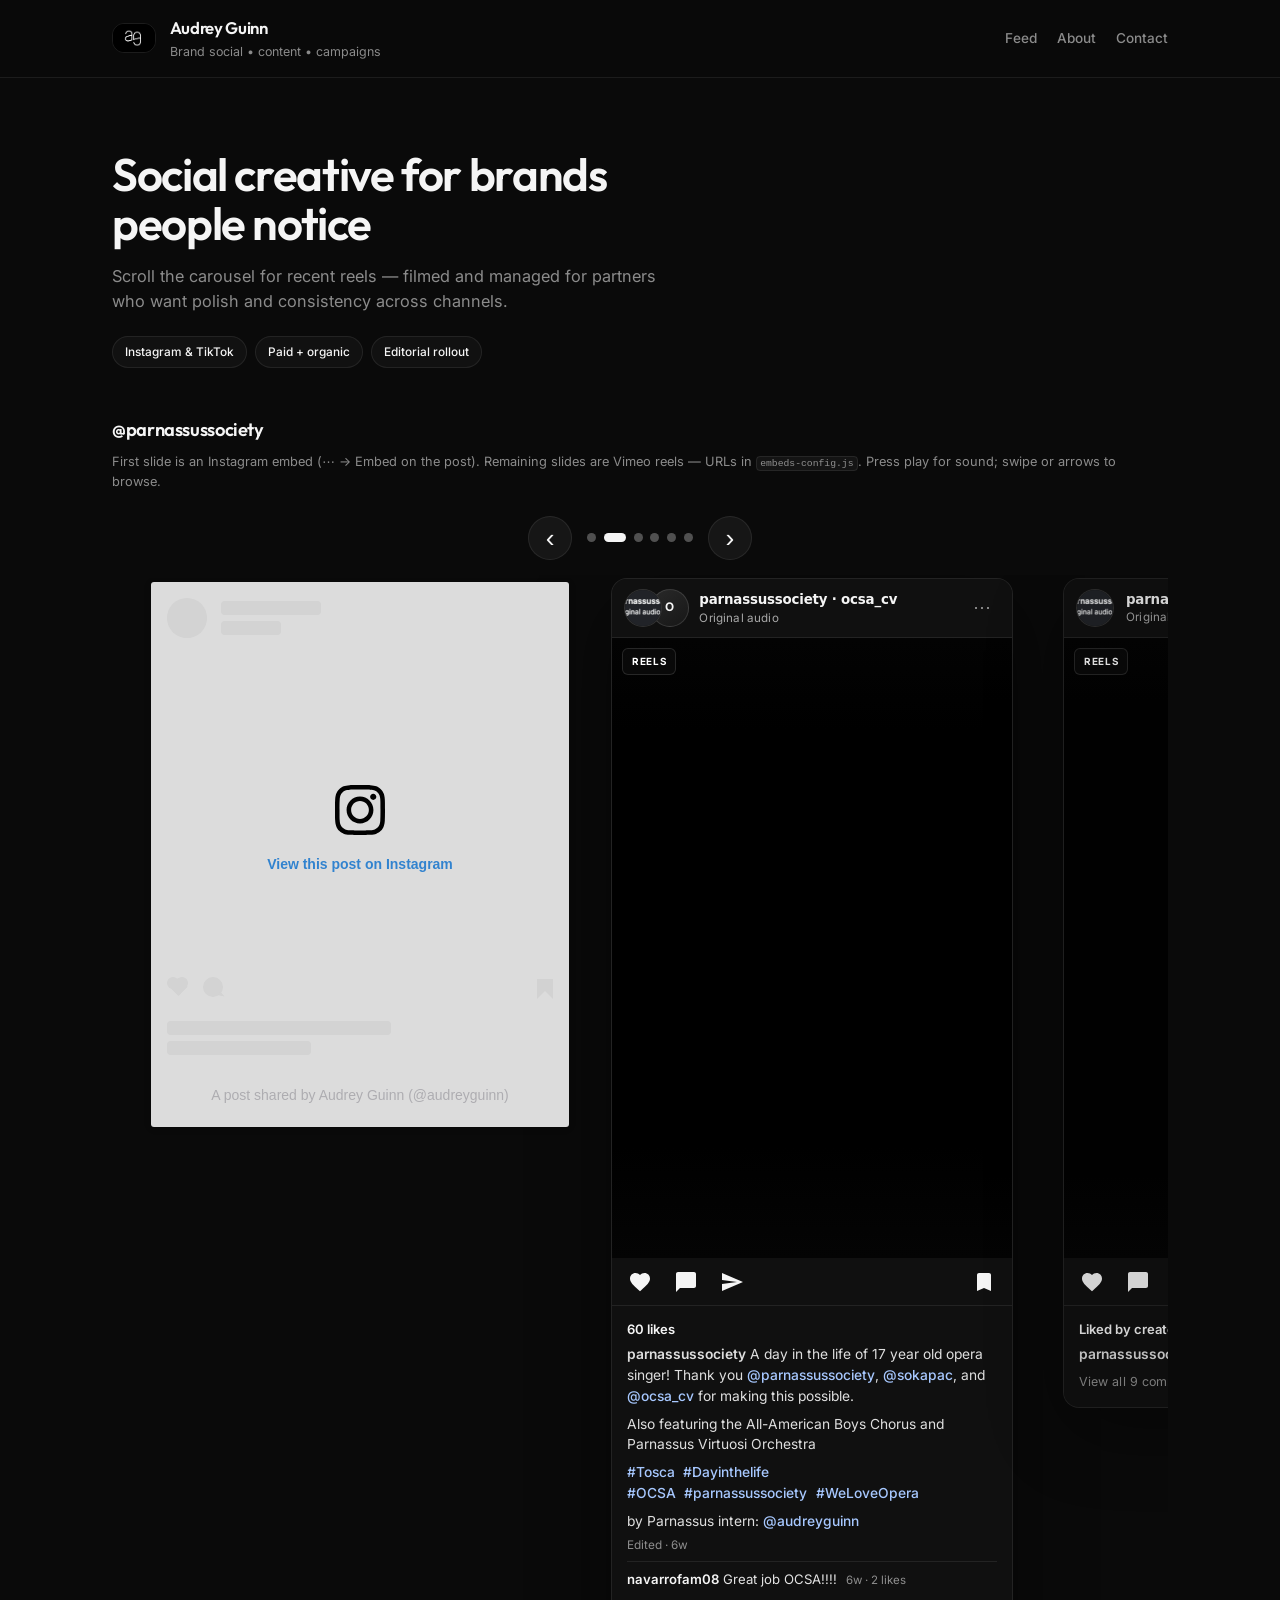
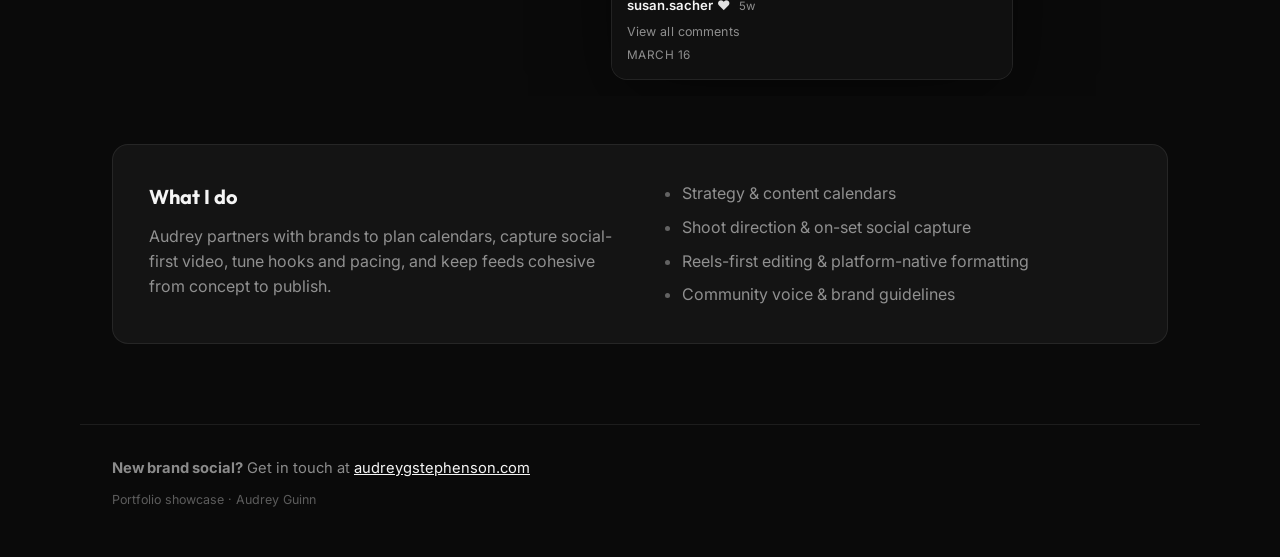
==== index.html @ 4409e77e "Carousel: Instagram embed first, drop fake ig-card frame for it Co-authored-by: Cursor <cursoragent@" ====
<!DOCTYPE html>
<html lang="en">
  <head>
    <meta charset="utf-8" />
    <meta name="viewport" content="width=device-width, initial-scale=1" />
    <meta
      name="description"
      content="Audrey Guinn — brand social media strategy, content management, and creative direction."
    />
    <title>Audrey Guinn — Social Content</title>
    <link rel="preconnect" href="https://fonts.googleapis.com" />
    <link rel="preconnect" href="https://fonts.gstatic.com" crossorigin />
    <link
      href="https://fonts.googleapis.com/css2?family=Inter:wght@400;500;600&family=Outfit:wght@500;600&display=swap"
      rel="stylesheet"
    />
    <link rel="stylesheet" href="styles.css" />
    <link rel="icon" type="image/png" href="ag_logo.png" />
  </head>
  <body>
    <svg
      xmlns="http://www.w3.org/2000/svg"
      class="ig-icon-sprite"
      aria-hidden="true"
      focusable="false"
      width="0"
      height="0"
    >
      <defs>
        <symbol id="ig-i-heart" viewBox="0 0 24 24">
          <path
            fill="currentColor"
            d="M12 21.35l-1.45-1.32C5.4 15.36 2 12.28 2 8.5 2 5.42 4.42 3 7.5 3c1.74 0 3.41.81 4.5 2.09C13.09 3.81 14.76 3 16.5 3 19.58 3 22 5.42 22 8.5c0 3.78-3.4 6.86-8.55 11.54L12 21.35z"
          />
        </symbol>
        <symbol id="ig-i-chat" viewBox="0 0 24 24">
          <path
            fill="currentColor"
            d="M20 2H4c-1.1 0-2 .9-2 2v18l4-4h14c1.1 0 2-.9 2-2V4c0-1.1-.9-2-2-2z"
          />
        </symbol>
        <symbol id="ig-i-send" viewBox="0 0 24 24">
          <path fill="currentColor" d="M2.01 21L23 12 2.01 3 2 10l15 2-15 2z" />
        </symbol>
        <symbol id="ig-i-save" viewBox="0 0 24 24">
          <path fill="currentColor" d="M17 3H7c-1.1 0-2 .9-2 2v16l7-3 7 3V5c0-1.1-.9-2-2-2z" />
        </symbol>
      </defs>
    </svg>
    <a class="skip-link" href="#main">Skip to feed</a>
    <header class="site-header">
      <div class="site-header__inner">
        <a class="brand" href="#">
          <img
            src="ag_logo.png"
            alt="Audrey Guinn initials mark"
            width="762"
            height="520"
            class="brand__mark"
          />
          <div class="brand__text">
            <span class="brand__name">Audrey Guinn</span>
            <span class="brand__role">Brand social • content • campaigns</span>
          </div>
        </a>
        <nav class="site-nav" aria-label="Primary">
          <a href="#feed">Feed</a>
          <a href="#about">About</a>
          <a href="#contact">Contact</a>
        </nav>
      </div>
    </header>

    <main id="main">
      <section class="hero" aria-labelledby="hero-heading">
        <div class="hero__content">
          <h1 id="hero-heading">Social creative for brands people notice</h1>
          <p class="hero__lede">
            Scroll the carousel for recent reels — filmed and managed
            for partners who want polish and consistency across channels.
          </p>
          <div class="hero__chips">
            <span class="chip">Instagram &amp; TikTok</span>
            <span class="chip">Paid + organic</span>
            <span class="chip">Editorial rollout</span>
          </div>
        </div>
      </section>

      <section id="feed" class="feed-section" aria-labelledby="feed-heading">
        <div class="section-head">
          <h2 id="feed-heading">@parnassussociety</h2>
          <p class="section-head__hint">
            First slide is an Instagram embed (⋯ → Embed on the post). Remaining slides are Vimeo
            reels — URLs in <code>embeds-config.js</code>. Press play for sound; swipe or arrows to
            browse.
          </p>
        </div>

        <div class="feed-carousel">
          <div class="feed-carousel__controls">
            <button
              type="button"
              class="feed-carousel__btn feed-carousel__btn--prev"
              id="carousel-prev"
              aria-controls="social-carousel-scroll"
              aria-label="Previous post"
            >
              <span aria-hidden="true">‹</span>
            </button>
            <div
              class="feed-carousel__dots"
              id="carousel-dots"
              role="group"
              aria-label="Slide indicators"
            ></div>
            <button
              type="button"
              class="feed-carousel__btn feed-carousel__btn--next"
              id="carousel-next"
              aria-controls="social-carousel-scroll"
              aria-label="Next post"
            >
              <span aria-hidden="true">›</span>
            </button>
          </div>
          <div
            class="feed-carousel__viewport"
            id="social-carousel-scroll"
            tabindex="0"
            role="region"
            aria-label="Reel carousel: Instagram first, then Vimeo reels. Swipe or use arrows to change slides."
          >
            <div class="feed-carousel__track">
          <div class="feed-carousel__slide feed-carousel__slide--native-embed">
            <div class="native-embed">
<blockquote
  class="instagram-media"
  data-instgrm-captioned
  data-instgrm-permalink="https://www.instagram.com/reel/DYGZ3pVMIBj/?utm_source=ig_embed&amp;utm_campaign=loading"
  data-instgrm-version="14"
  style="
    background: #fff;
    border: 0;
    border-radius: 3px;
    box-shadow:
      0 0 1px 0 rgba(0, 0, 0, 0.5),
      0 1px 10px 0 rgba(0, 0, 0, 0.15);
    margin: 1px;
    max-width: 540px;
    min-width: 326px;
    padding: 0;
    width: 99.375%;
    width: -webkit-calc(100% - 2px);
    width: calc(100% - 2px);
  "
>
  <div style="padding: 16px">
    <a
      href="https://www.instagram.com/reel/DYGZ3pVMIBj/?utm_source=ig_embed&amp;utm_campaign=loading"
      style="
        background: #ffffff;
        line-height: 0;
        padding: 0 0;
        text-align: center;
        text-decoration: none;
        width: 100%;
      "
      target="_blank"
      rel="noopener noreferrer"
    >
      <div style="display: flex; flex-direction: row; align-items: center">
        <div
          style="
            background-color: #f4f4f4;
            border-radius: 50%;
            flex-grow: 0;
            height: 40px;
            margin-right: 14px;
            width: 40px;
          "
        ></div>
        <div style="display: flex; flex-direction: column; flex-grow: 1; justify-content: center">
          <div
            style="
              background-color: #f4f4f4;
              border-radius: 4px;
              flex-grow: 0;
              height: 14px;
              margin-bottom: 6px;
              width: 100px;
            "
          ></div>
          <div
            style="
              background-color: #f4f4f4;
              border-radius: 4px;
              flex-grow: 0;
              height: 14px;
              width: 60px;
            "
          ></div>
        </div>
      </div>
      <div style="padding: 19% 0"></div>
      <div style="display: block; height: 50px; margin: 0 auto 12px; width: 50px">
        <svg
          width="50px"
          height="50px"
          viewBox="0 0 60 60"
          version="1.1"
          xmlns="http://www.w3.org/2000/svg"
          xmlns:xlink="http://www.w3.org/1999/xlink"
        >
          <g stroke="none" stroke-width="1" fill="none" fill-rule="evenodd">
            <g transform="translate(-511.000000, -20.000000)" fill="#000000">
              <g>
                <path
                  d="M556.869,30.41 C554.814,30.41 553.148,32.076 553.148,34.131 C553.148,36.186 554.814,37.852 556.869,37.852 C558.924,37.852 560.59,36.186 560.59,34.131 C560.59,32.076 558.924,30.41 556.869,30.41 M541,60.657 C535.114,60.657 530.342,55.887 530.342,50 C530.342,44.114 535.114,39.342 541,39.342 C546.887,39.342 551.658,44.114 551.658,50 C551.658,55.887 546.887,60.657 541,60.657 M541,33.886 C532.1,33.886 524.886,41.1 524.886,50 C524.886,58.899 532.1,66.113 541,66.113 C549.9,66.113 557.115,58.899 557.115,50 C557.115,41.1 549.9,33.886 541,33.886 M565.378,62.101 C565.244,65.022 564.756,66.606 564.346,67.663 C563.803,69.06 563.154,70.057 562.106,71.106 C561.058,72.155 560.06,72.803 558.662,73.347 C557.607,73.757 556.021,74.244 553.102,74.378 C549.944,74.521 548.997,74.552 541,74.552 C533.003,74.552 532.056,74.521 528.898,74.378 C525.979,74.244 524.393,73.757 523.338,73.347 C521.94,72.803 520.942,72.155 519.894,71.106 C518.846,70.057 518.197,69.06 517.654,67.663 C517.244,66.606 516.755,65.022 516.623,62.101 C516.479,58.943 516.448,57.996 516.448,50 C516.448,42.003 516.479,41.056 516.623,37.899 C516.755,34.978 517.244,33.391 517.654,32.338 C518.197,30.938 518.846,29.942 519.894,28.894 C520.942,27.846 521.94,27.196 523.338,26.654 C524.393,26.244 525.979,25.756 528.898,25.623 C532.057,25.479 533.004,25.448 541,25.448 C548.997,25.448 549.943,25.479 553.102,25.623 C556.021,25.756 557.607,26.244 558.662,26.654 C560.06,27.196 561.058,27.846 562.106,28.894 C563.154,29.942 563.803,30.938 564.346,32.338 C564.756,33.391 565.244,34.978 565.378,37.899 C565.522,41.056 565.552,42.003 565.552,50 C565.552,57.996 565.522,58.943 565.378,62.101 M570.82,37.631 C570.674,34.438 570.167,32.258 569.425,30.349 C568.659,28.377 567.633,26.702 565.965,25.035 C564.297,23.368 562.623,22.342 560.652,21.575 C558.743,20.834 556.562,20.326 553.369,20.18 C550.169,20.033 549.148,20 541,20 C532.853,20 531.831,20.033 528.631,20.18 C525.438,20.326 523.257,20.834 521.349,21.575 C519.376,22.342 517.703,23.368 516.035,25.035 C514.368,26.702 513.342,28.377 512.574,30.349 C511.834,32.258 511.326,34.438 511.181,37.631 C511.035,40.831 511,41.851 511,50 C511,58.147 511.035,59.17 511.181,62.369 C511.326,65.562 511.834,67.743 512.574,69.651 C513.342,71.625 514.368,73.296 516.035,74.965 C517.703,76.634 519.376,77.658 521.349,78.425 C523.257,79.167 525.438,79.673 528.631,79.82 C531.831,79.965 532.853,80.001 541,80.001 C549.148,80.001 550.169,79.965 553.369,79.82 C556.562,79.673 558.743,79.167 560.652,78.425 C562.623,77.658 564.297,76.634 565.965,74.965 C567.633,73.296 568.659,71.625 569.425,69.651 C570.167,67.743 570.674,65.562 570.82,62.369 C570.966,59.17 571,58.147 571,50 C571,41.851 570.966,40.831 570.82,37.631"
                ></path>
              </g>
            </g>
          </g>
        </svg>
      </div>
      <div style="padding-top: 8px">
        <div
          style="
            color: #3897f0;
            font-family: Arial, sans-serif;
            font-size: 14px;
            font-style: normal;
            font-weight: 550;
            line-height: 18px;
          "
        >
          View this post on Instagram
        </div>
      </div>
      <div style="padding: 12.5% 0"></div>
      <div style="display: flex; flex-direction: row; margin-bottom: 14px; align-items: center">
        <div>
          <div
            style="
              background-color: #f4f4f4;
              border-radius: 50%;
              height: 12.5px;
              width: 12.5px;
              transform: translateX(0px) translateY(7px);
            "
          ></div>
          <div
            style="
              background-color: #f4f4f4;
              height: 12.5px;
              transform: rotate(-45deg) translateX(3px) translateY(1px);
              width: 12.5px;
              flex-grow: 0;
              margin-right: 14px;
              margin-left: 2px;
            "
          ></div>
          <div
            style="
              background-color: #f4f4f4;
              border-radius: 50%;
              height: 12.5px;
              width: 12.5px;
              transform: translateX(9px) translateY(-18px);
            "
          ></div>
        </div>
        <div style="margin-left: 8px">
          <div
            style="
              background-color: #f4f4f4;
              border-radius: 50%;
              flex-grow: 0;
              height: 20px;
              width: 20px;
            "
          ></div>
          <div
            style="
              width: 0;
              height: 0;
              border-top: 2px solid transparent;
              border-left: 6px solid #f4f4f4;
              border-bottom: 2px solid transparent;
              transform: translateX(16px) translateY(-4px) rotate(30deg);
            "
          ></div>
        </div>
        <div style="margin-left: auto">
          <div
            style="
              width: 0px;
              border-top: 8px solid #f4f4f4;
              border-right: 8px solid transparent;
              transform: translateY(16px);
            "
          ></div>
          <div
            style="
              background-color: #f4f4f4;
              flex-grow: 0;
              height: 12px;
              width: 16px;
              transform: translateY(-4px);
            "
          ></div>
          <div
            style="
              width: 0;
              height: 0;
              border-top: 8px solid #f4f4f4;
              border-left: 8px solid transparent;
              transform: translateY(-4px) translateX(8px);
            "
          ></div>
        </div>
      </div>
      <div
        style="
          display: flex;
          flex-direction: column;
          flex-grow: 1;
          justify-content: center;
          margin-bottom: 24px;
        "
      >
        <div
          style="
            background-color: #f4f4f4;
            border-radius: 4px;
            flex-grow: 0;
            height: 14px;
            margin-bottom: 6px;
            width: 224px;
          "
        ></div>
        <div
          style="
            background-color: #f4f4f4;
            border-radius: 4px;
            flex-grow: 0;
            height: 14px;
            width: 144px;
          "
        ></div>
      </div>
    </a>
    <p
      style="
        color: #c9c8cd;
        font-family: Arial, sans-serif;
        font-size: 14px;
        line-height: 17px;
        margin-bottom: 0;
        margin-top: 8px;
        overflow: hidden;
        padding: 8px 0 7px;
        text-align: center;
        text-overflow: ellipsis;
        white-space: nowrap;
      "
    >
      <a
        href="https://www.instagram.com/reel/DYGZ3pVMIBj/?utm_source=ig_embed&amp;utm_campaign=loading"
        style="
          color: #c9c8cd;
          font-family: Arial, sans-serif;
          font-size: 14px;
          font-style: normal;
          font-weight: normal;
          line-height: 17px;
          text-decoration: none;
        "
        target="_blank"
        rel="noopener noreferrer"
        >A post shared by Audrey Guinn (@audreyguinn)</a
      >
    </p>
  </div>
</blockquote>
            </div>
          </div>

              <div class="feed-carousel__slide">
                <article class="ig-card" data-index="0">
            <header class="ig-card__top">
              <div class="ig-post-head ig-post-head--collab">
                <div class="ig-post-head__avatar-stack">
                  <div class="ig-post-head__avatar">
                    <img
                      src="parnassus-avatar.png"
                      alt="The Parnassus Society"
                      width="288"
                      height="288"
                      decoding="async"
                      loading="lazy"
                    />
                  </div>
                  <div
                    class="ig-post-head__avatar ig-post-head__avatar--partner"
                    aria-hidden="true"
                  >
                    <span>O</span>
                  </div>
                </div>
                <div class="ig-post-head__meta">
                  <p class="ig-post-head__user ig-post-head__user--collab">
                    <strong>parnassussociety</strong
                    ><span aria-hidden="true">&nbsp;·&nbsp;</span><strong>ocsa_cv</strong>
                  </p>
                  <p class="ig-post-head__sub">Original audio</p>
                </div>
              </div>
              <button type="button" class="ig-card__more" aria-label="More options">
                <span aria-hidden="true">⋯</span>
              </button>
            </header>
            <div class="ig-card__media ig-card__media--vimeo">
              <div class="ig-card__embed-stage">
                <iframe
                  class="ig-card__iframe"
                  title="Portfolio reel (Vimeo)"
                  allow="autoplay; fullscreen; picture-in-picture"
                  allowfullscreen
                  loading="eager"
                  referrerpolicy="strict-origin-when-cross-origin"
                  hidden
                ></iframe>
              </div>
              <p class="ig-card__placeholder">
                Add Vimeo link in <code>embeds-config.js</code> (1st slot).
              </p>
              <span class="ig-card__reel-badge" aria-hidden="true">Reels</span>
            </div>
            <div class="ig-card__toolbar">
              <div class="ig-card__toolbar-left">
                <span class="ig-icon" aria-hidden="true"
                  ><svg width="24" height="24" viewBox="0 0 24 24" preserveAspectRatio="xMidYMid meet" focusable="false"><use href="#ig-i-heart" /></svg></span
                >
                <span class="ig-icon" aria-hidden="true"
                  ><svg width="24" height="24" viewBox="0 0 24 24" preserveAspectRatio="xMidYMid meet" focusable="false"><use href="#ig-i-chat" /></svg></span
                >
                <span class="ig-icon" aria-hidden="true"
                  ><svg width="24" height="24" viewBox="0 0 24 24" preserveAspectRatio="xMidYMid meet" focusable="false"><use href="#ig-i-send" /></svg></span
                >
              </div>
              <span class="ig-icon" aria-hidden="true"
                ><svg width="24" height="24" viewBox="0 0 24 24" preserveAspectRatio="xMidYMid meet" focusable="false"><use href="#ig-i-save" /></svg></span
              >
            </div>
            <div class="ig-card__lower">
              <p class="ig-card__likes">60 likes</p>
              <p class="ig-card__caption">
                <strong>parnassussociety</strong>
                A day in the life of 17 year old opera singer! Thank you
                <span class="ig-caption-mention">@parnassussociety</span>,
                <span class="ig-caption-mention">@sokapac</span>, and
                <span class="ig-caption-mention">@ocsa_cv</span> for making this possible.
              </p>
              <p class="ig-card__caption ig-card__caption--tight">
                Also featuring the All-American Boys Chorus and Parnassus Virtuosi Orchestra
              </p>
              <p class="ig-card__caption ig-card__caption--hashtags">
                <span class="ig-caption-hashtag">#Tosca</span>
                <span class="ig-caption-hashtag">#Dayinthelife</span>
                <br />
                <span class="ig-caption-hashtag">#OCSA</span>
                <span class="ig-caption-hashtag">#parnassussociety</span>
                <span class="ig-caption-hashtag">#WeLoveOpera</span>
              </p>
              <p class="ig-card__caption ig-card__caption--byline">
                by Parnassus intern: <span class="ig-caption-mention">@audreyguinn</span><br />
                <span class="ig-card__edited">Edited · 6w</span>
              </p>
              <div class="ig-card__comments-peek" aria-label="Sample comments">
                <p class="ig-card__comment-line">
                  <strong class="ig-card__comment-user">navarrofam08</strong>
                  <span class="ig-card__comment-text"> Great job OCSA!!!!</span>
                  <span class="ig-card__comment-meta">6w · 2 likes</span>
                </p>
                <p class="ig-card__comment-line">
                  <strong class="ig-card__comment-user">susan.sacher</strong>
                  <span class="ig-card__comment-text"> ❤️</span>
                  <span class="ig-card__comment-meta">5w</span>
                </p>
              </div>
              <p class="ig-card__comments-tease">View all comments</p>
              <p class="ig-card__posted-date">March 16</p>
            </div>
          </article>
          </div>
          <div class="feed-carousel__slide">
            <article class="ig-card" data-index="1">
            <header class="ig-card__top">
              <div class="ig-post-head">
                <div class="ig-post-head__avatar">
                  <img
                    src="parnassus-avatar.png"
                    alt="The Parnassus Society"
                    width="288"
                    height="288"
                    decoding="async"
                    loading="lazy"
                  />
                </div>
                <div class="ig-post-head__meta">
                  <p class="ig-post-head__user"><strong>parnassussociety</strong></p>
                  <p class="ig-post-head__sub">Original audio</p>
                </div>
              </div>
              <button type="button" class="ig-card__more" aria-label="More options">
                <span aria-hidden="true">⋯</span>
              </button>
            </header>
            <div class="ig-card__media ig-card__media--vimeo">
              <div class="ig-card__embed-stage">
                <iframe
                  class="ig-card__iframe"
                  title="Portfolio reel (Vimeo)"
                  allow="autoplay; fullscreen; picture-in-picture"
                  allowfullscreen
                  loading="eager"
                  referrerpolicy="strict-origin-when-cross-origin"
                  hidden
                ></iframe>
              </div>
              <p class="ig-card__placeholder">
                Add Vimeo link in <code>embeds-config.js</code> (2nd slot).
              </p>
              <span class="ig-card__reel-badge" aria-hidden="true">Reels</span>
            </div>
            <div class="ig-card__toolbar">
              <div class="ig-card__toolbar-left">
                <span class="ig-icon" aria-hidden="true"
                  ><svg width="24" height="24" viewBox="0 0 24 24" preserveAspectRatio="xMidYMid meet" focusable="false"><use href="#ig-i-heart" /></svg></span
                >
                <span class="ig-icon" aria-hidden="true"
                  ><svg width="24" height="24" viewBox="0 0 24 24" preserveAspectRatio="xMidYMid meet" focusable="false"><use href="#ig-i-chat" /></svg></span
                >
                <span class="ig-icon" aria-hidden="true"
                  ><svg width="24" height="24" viewBox="0 0 24 24" preserveAspectRatio="xMidYMid meet" focusable="false"><use href="#ig-i-send" /></svg></span
                >
              </div>
              <span class="ig-icon" aria-hidden="true"
                ><svg width="24" height="24" viewBox="0 0 24 24" preserveAspectRatio="xMidYMid meet" focusable="false"><use href="#ig-i-save" /></svg></span
              >
            </div>
            <div class="ig-card__lower">
              <p class="ig-card__likes">Liked by creators you follow</p>
              <p class="ig-card__caption">
                <strong>parnassussociety</strong> Your brain on opera.
              </p>
              <p class="ig-card__comments-tease">View all 9 comments</p>
            </div>
          </article>
          </div>
          <div class="feed-carousel__slide">
            <article class="ig-card" data-index="2">
            <header class="ig-card__top">
              <div class="ig-post-head">
                <div class="ig-post-head__avatar">
                  <img
                    src="parnassus-avatar.png"
                    alt="The Parnassus Society"
                    width="288"
                    height="288"
                    decoding="async"
                    loading="lazy"
                  />
                </div>
                <div class="ig-post-head__meta">
                  <p class="ig-post-head__user"><strong>parnassussociety</strong></p>
                  <p class="ig-post-head__sub">Original audio</p>
                </div>
              </div>
              <button type="button" class="ig-card__more" aria-label="More options">
                <span aria-hidden="true">⋯</span>
              </button>
            </header>
            <div class="ig-card__media ig-card__media--vimeo">
              <div class="ig-card__embed-stage">
                <iframe
                  class="ig-card__iframe"
                  title="Portfolio reel (Vimeo)"
                  allow="autoplay; fullscreen; picture-in-picture"
                  allowfullscreen
                  loading="eager"
                  referrerpolicy="strict-origin-when-cross-origin"
                  hidden
                ></iframe>
              </div>
              <p class="ig-card__placeholder">
                Add Vimeo link in <code>embeds-config.js</code> (3rd slot).
              </p>
              <span class="ig-card__reel-badge" aria-hidden="true">Reels</span>
            </div>
            <div class="ig-card__toolbar">
              <div class="ig-card__toolbar-left">
                <span class="ig-icon" aria-hidden="true"
                  ><svg width="24" height="24" viewBox="0 0 24 24" preserveAspectRatio="xMidYMid meet" focusable="false"><use href="#ig-i-heart" /></svg></span
                >
                <span class="ig-icon" aria-hidden="true"
                  ><svg width="24" height="24" viewBox="0 0 24 24" preserveAspectRatio="xMidYMid meet" focusable="false"><use href="#ig-i-chat" /></svg></span
                >
                <span class="ig-icon" aria-hidden="true"
                  ><svg width="24" height="24" viewBox="0 0 24 24" preserveAspectRatio="xMidYMid meet" focusable="false"><use href="#ig-i-send" /></svg></span
                >
              </div>
              <span class="ig-icon" aria-hidden="true"
                ><svg width="24" height="24" viewBox="0 0 24 24" preserveAspectRatio="xMidYMid meet" focusable="false"><use href="#ig-i-save" /></svg></span
              >
            </div>
            <div class="ig-card__lower">
              <p class="ig-card__likes">New work</p>
              <p class="ig-card__caption">
                <strong>parnassussociety</strong> Opera vs Chalamet
              </p>
              <p class="ig-card__comments-tease">View all 24 comments</p>
            </div>
          </article>
          </div>
          <div class="feed-carousel__slide">
            <article class="ig-card" data-index="3">
            <header class="ig-card__top">
              <div class="ig-post-head ig-post-head--collab">
                <div class="ig-post-head__avatar-stack">
                  <div class="ig-post-head__avatar">
                    <img
                      src="parnassus-avatar.png"
                      alt="The Parnassus Society"
                      width="288"
                      height="288"
                      decoding="async"
                      loading="lazy"
                    />
                  </div>
                  <div
                    class="ig-post-head__avatar ig-post-head__avatar--partner"
                    aria-hidden="true"
                  >
                    <span>O</span>
                  </div>
                </div>
                <div class="ig-post-head__meta">
                  <p class="ig-post-head__user ig-post-head__user--collab">
                    <strong>parnassussociety</strong
                    ><span aria-hidden="true">&nbsp;·&nbsp;</span><strong>ocsa_cv</strong>
                  </p>
                  <p class="ig-post-head__sub">Original audio</p>
                </div>
              </div>
              <button type="button" class="ig-card__more" aria-label="More options">
                <span aria-hidden="true">⋯</span>
              </button>
            </header>
            <div class="ig-card__media ig-card__media--vimeo">
              <div class="ig-card__embed-stage">
                <iframe
                  class="ig-card__iframe"
                  title="Portfolio reel (Vimeo)"
                  allow="autoplay; fullscreen; picture-in-picture"
                  allowfullscreen
                  loading="eager"
                  referrerpolicy="strict-origin-when-cross-origin"
                  hidden
                ></iframe>
              </div>
              <p class="ig-card__placeholder">
                Add Vimeo link in <code>embeds-config.js</code> (4th slot).
              </p>
              <span class="ig-card__reel-badge" aria-hidden="true">Reels</span>
            </div>
            <div class="ig-card__toolbar">
              <div class="ig-card__toolbar-left">
                <span class="ig-icon" aria-hidden="true"
                  ><svg width="24" height="24" viewBox="0 0 24 24" preserveAspectRatio="xMidYMid meet" focusable="false"><use href="#ig-i-heart" /></svg></span
                >
                <span class="ig-icon" aria-hidden="true"
                  ><svg width="24" height="24" viewBox="0 0 24 24" preserveAspectRatio="xMidYMid meet" focusable="false"><use href="#ig-i-chat" /></svg></span
                >
                <span class="ig-icon" aria-hidden="true"
                  ><svg width="24" height="24" viewBox="0 0 24 24" preserveAspectRatio="xMidYMid meet" focusable="false"><use href="#ig-i-send" /></svg></span
                >
              </div>
              <span class="ig-icon" aria-hidden="true"
                ><svg width="24" height="24" viewBox="0 0 24 24" preserveAspectRatio="xMidYMid meet" focusable="false"><use href="#ig-i-save" /></svg></span
              >
            </div>
            <div class="ig-card__lower">
              <p class="ig-card__likes">51 likes</p>
              <p class="ig-card__caption">
                <strong>parnassussociety</strong> POV: your job is to shout in Italian 😅🤣
              </p>
              <p class="ig-card__caption ig-card__caption--tight">
                Come see us this Saturday 3/14 3pm <span class="ig-caption-mention">@sokapac</span> Ticket
                link in bio video by Audrey Stephenson
              </p>
              <p class="ig-card__caption ig-card__caption--hashtags">
                <span class="ig-caption-hashtag">#Tosca</span>
                <span class="ig-caption-hashtag">#Puccini</span>
                <span class="ig-caption-hashtag">#ParnassusSociety</span>
                <span class="ig-caption-hashtag">#theonlychorustodoitright</span>
              </p>
              <p class="ig-card__caption ig-card__caption--byline">
                <span class="ig-card__edited">Edited · 7w</span>
              </p>
              <div class="ig-card__comments-peek" aria-label="Sample comments">
                <p class="ig-card__comment-line">
                  <strong class="ig-card__comment-user">parnassussociety</strong>
                  <span class="ig-card__comment-text"> 🙌😂</span>
                </p>
              </div>
              <p class="ig-card__comments-tease">View all comments</p>
              <p class="ig-card__posted-date">March 12</p>
            </div>
          </article>
          </div>
          <div class="feed-carousel__slide">
            <article class="ig-card" data-index="4">
            <header class="ig-card__top">
              <div class="ig-post-head">
                <div class="ig-post-head__avatar">
                  <img
                    src="parnassus-avatar.png"
                    alt="The Parnassus Society"
                    width="288"
                    height="288"
                    decoding="async"
                    loading="lazy"
                  />
                </div>
                <div class="ig-post-head__meta">
                  <p class="ig-post-head__user"><strong>parnassussociety</strong></p>
                  <p class="ig-post-head__sub">Original audio</p>
                </div>
              </div>
              <button type="button" class="ig-card__more" aria-label="More options">
                <span aria-hidden="true">⋯</span>
              </button>
            </header>
            <div class="ig-card__media ig-card__media--vimeo">
              <div class="ig-card__embed-stage">
                <iframe
                  class="ig-card__iframe"
                  title="Portfolio reel (Vimeo)"
                  allow="autoplay; fullscreen; picture-in-picture"
                  allowfullscreen
                  loading="eager"
                  referrerpolicy="strict-origin-when-cross-origin"
                  hidden
                ></iframe>
              </div>
              <p class="ig-card__placeholder">
                Add Vimeo link in <code>embeds-config.js</code> (5th slot).
              </p>
              <span class="ig-card__reel-badge" aria-hidden="true">Reels</span>
            </div>
            <div class="ig-card__toolbar">
              <div class="ig-card__toolbar-left">
                <span class="ig-icon" aria-hidden="true"
                  ><svg width="24" height="24" viewBox="0 0 24 24" preserveAspectRatio="xMidYMid meet" focusable="false"><use href="#ig-i-heart" /></svg></span
                >
                <span class="ig-icon" aria-hidden="true"
                  ><svg width="24" height="24" viewBox="0 0 24 24" preserveAspectRatio="xMidYMid meet" focusable="false"><use href="#ig-i-chat" /></svg></span
                >
                <span class="ig-icon" aria-hidden="true"
                  ><svg width="24" height="24" viewBox="0 0 24 24" preserveAspectRatio="xMidYMid meet" focusable="false"><use href="#ig-i-send" /></svg></span
                >
              </div>
              <span class="ig-icon" aria-hidden="true"
                ><svg width="24" height="24" viewBox="0 0 24 24" preserveAspectRatio="xMidYMid meet" focusable="false"><use href="#ig-i-save" /></svg></span
              >
            </div>
            <div class="ig-card__lower">
              <p class="ig-card__likes">New work</p>
              <p class="ig-card__caption">
                <strong>parnassussociety</strong> Opera rocks me to the core.
              </p>
              <p class="ig-card__comments-tease">View all 13 comments</p>
            </div>
          </article>
            </div>
          </div>
          </div>
        </div>

      </section>

      <section id="about" class="about-panel" aria-labelledby="about-heading">
        <div class="about-panel__grid">
          <div>
            <h2 id="about-heading">What I do</h2>
            <p>
              Audrey partners with brands to plan calendars, capture social-first
              video, tune hooks and pacing, and keep feeds cohesive from concept
              to publish.
            </p>
          </div>
          <ul class="about-panel__list">
            <li>Strategy &amp; content calendars</li>
            <li>Shoot direction &amp; on-set social capture</li>
            <li>Reels-first editing &amp; platform-native formatting</li>
            <li>Community voice &amp; brand guidelines</li>
          </ul>
        </div>
      </section>

      <footer id="contact" class="site-footer">
        <p class="footer__line">
          <strong>New brand social?</strong>
          Get in touch at
          <a href="https://audreygstephenson.com/">audreygstephenson.com</a>
        </p>
        <p class="footer__muted">Portfolio showcase · Audrey Guinn</p>
      </footer>
    </main>

    <script src="embeds-config.js" defer data-cfasync="false"></script>
    <script src="app.js" defer data-cfasync="false"></script>
    <script async src="https://www.instagram.com/embed.js"></script>
  </body>
</html>
---- styles.css ----
/* Audrey Guinn — portfolio (dark IG-adjacent theme to match monochrome logo) */
:root {
  --bg-deep: #0a0a0a;
  --bg-elevated: #141414;
  --bg-card: #101010;
  --border-soft: rgba(255, 255, 255, 0.08);
  --text: #f5f5f5;
  --muted: rgba(245, 245, 245, 0.55);
  --accent: #e8e8e8;
  --radius-lg: 16px;
  --radius-sm: 10px;
  --shadow-soft: 0 24px 80px rgba(0, 0, 0, 0.45);
  --carousel-gap: clamp(0.75rem, 2vw, 1.25rem);
  /* Slide width ~= vertical reel shell + small gutters (neighbours peek at edges) */
  --carousel-slide: clamp(296px, min(432px, calc(100vw - 2rem)), 432px);
}

*,
*::before,
*::after {
  box-sizing: border-box;
}

html {
  scroll-behavior: smooth;
}

body {
  margin: 0;
  min-height: 100vh;
  font-family: "Inter", system-ui, -apple-system, BlinkMacSystemFont, sans-serif;
  font-size: 16px;
  line-height: 1.55;
  color: var(--text);
  background: radial-gradient(
      ellipse 120% 80% at 50% -40%,
      rgba(255, 255, 255, 0.06),
      transparent 55%
    ),
    var(--bg-deep);
  -webkit-font-smoothing: antialiased;
}

.skip-link {
  position: absolute;
  left: -9999px;
  top: 0.75rem;
  z-index: 100;
  padding: 0.5rem 1rem;
  background: var(--accent);
  color: #111;
  font-weight: 600;
  border-radius: var(--radius-sm);
}

.skip-link:focus {
  left: 1rem;
  outline: 2px solid #fff;
  outline-offset: 2px;
}

a {
  color: inherit;
}

.site-header {
  position: sticky;
  top: 0;
  z-index: 50;
  background: rgba(10, 10, 10, 0.75);
  backdrop-filter: blur(16px);
  border-bottom: 1px solid var(--border-soft);
}

.site-header__inner {
  max-width: 1120px;
  margin: 0 auto;
  padding: 0.95rem clamp(1.25rem, 4vw, 2rem);
  display: flex;
  align-items: center;
  justify-content: space-between;
  gap: 1rem;
}

.brand {
  display: flex;
  align-items: center;
  gap: 0.85rem;
  text-decoration: none;
  color: inherit;
}

.brand:focus-visible {
  outline: 2px solid var(--accent);
  outline-offset: 4px;
  border-radius: var(--radius-sm);
}

.brand__mark {
  display: block;
  flex-shrink: 0;
  width: 44px;
  height: auto;
  aspect-ratio: 762 / 520;
  object-fit: contain;
  border-radius: 12px;
  border: 1px solid var(--border-soft);
}

.brand__text {
  display: flex;
  flex-direction: column;
  gap: 0.05rem;
}

.brand__name {
  font-family: "Outfit", "Inter", sans-serif;
  font-weight: 600;
  font-size: 1.05rem;
  letter-spacing: -0.02em;
}

.brand__role {
  font-size: 0.78rem;
  color: var(--muted);
}

.site-nav {
  display: flex;
  gap: 1.25rem;
}

.site-nav a {
  font-size: 0.85rem;
  font-weight: 500;
  text-decoration: none;
  color: var(--muted);
  transition: color 0.2s ease;
}

.site-nav a:hover,
.site-nav a:focus-visible {
  color: var(--text);
}

.hero {
  max-width: 1120px;
  margin: 0 auto;
  padding: clamp(2.5rem, 6vw, 4.5rem) clamp(1.25rem, 4vw, 2rem) 2rem;
}

.hero__content {
  max-width: 560px;
}

.hero h1 {
  margin: 0 0 1rem;
  font-family: "Outfit", "Inter", sans-serif;
  font-size: clamp(1.95rem, 5vw, 2.85rem);
  font-weight: 600;
  line-height: 1.08;
  letter-spacing: -0.03em;
}

.hero__lede {
  margin: 0 0 1.35rem;
  color: var(--muted);
  font-size: 1.02rem;
}

.hero__chips {
  display: flex;
  flex-wrap: wrap;
  gap: 0.5rem;
}

.chip {
  font-size: 0.74rem;
  font-weight: 500;
  padding: 0.35rem 0.75rem;
  border-radius: 999px;
  border: 1px solid var(--border-soft);
  background: rgba(255, 255, 255, 0.03);
}

.feed-section {
  max-width: 1120px;
  margin: 0 auto;
  padding: 1rem clamp(1.25rem, 4vw, 2rem) 3rem;
}

.section-head {
  display: flex;
  flex-wrap: wrap;
  align-items: baseline;
  justify-content: space-between;
  gap: 0.5rem;
  margin-bottom: 1.5rem;
}

.section-head h2 {
  margin: 0;
  font-family: "Outfit", "Inter", sans-serif;
  font-size: 1.15rem;
  font-weight: 600;
  letter-spacing: -0.02em;
}

.section-head__hint {
  margin: 0;
  font-size: 0.8rem;
  color: var(--muted);
}

.section-head__hint code {
  font-size: 0.76em;
  padding: 0.1em 0.35em;
  border-radius: 4px;
  border: 1px solid var(--border-soft);
  background: rgba(255, 255, 255, 0.04);
}

/* Horizontal reel carousel — scroll snap + controls */
.feed-carousel {
  display: flex;
  flex-direction: column;
  gap: 0.95rem;
  width: 100%;
}

.feed-carousel__controls {
  display: flex;
  align-items: center;
  justify-content: center;
  gap: 0.95rem;
  flex-wrap: wrap;
}

.feed-carousel__btn {
  flex-shrink: 0;
  width: 2.75rem;
  height: 2.75rem;
  border-radius: 50%;
  border: 1px solid var(--border-soft);
  background: rgba(255, 255, 255, 0.05);
  color: var(--text);
  font-size: 1.65rem;
  line-height: 1;
  cursor: pointer;
  transition: background 0.18s ease, opacity 0.18s ease;
  display: grid;
  place-items: center;
  padding: 0;
}

.feed-carousel__btn:hover:not(:disabled) {
  background: rgba(255, 255, 255, 0.1);
}

.feed-carousel__btn:disabled {
  opacity: 0.32;
  cursor: default;
}

.feed-carousel__btn:focus-visible {
  outline: 2px solid var(--accent);
  outline-offset: 2px;
}

.feed-carousel__dots {
  display: flex;
  align-items: center;
  justify-content: center;
  gap: 0.48rem;
  flex-wrap: wrap;
  max-width: 18rem;
}

.feed-carousel__dot {
  flex-shrink: 0;
  width: 9px;
  height: 9px;
  padding: 0;
  border: none;
  border-radius: 999px;
  background: rgba(245, 245, 245, 0.3);
  cursor: pointer;
  transition: transform 0.14s ease, background 0.14s ease, width 0.14s ease;
}

.feed-carousel__dot:hover {
  background: rgba(245, 245, 245, 0.5);
}

.feed-carousel__dot.is-active {
  background: var(--text);
  width: 22px;
  transform: none;
}

.feed-carousel__dot:focus-visible {
  outline: 2px solid var(--accent);
  outline-offset: 3px;
}

.feed-carousel__viewport {
  overflow-x: auto;
  overflow-y: hidden;
  overscroll-behavior-x: contain;
  scroll-snap-type: x mandatory;
  scroll-behavior: smooth;
  scrollbar-width: thin;
  scrollbar-color: rgba(245, 245, 245, 0.25) transparent;
  -webkit-overflow-scrolling: touch;
  container-type: inline-size;
  container-name: feed-carousel;
}

.feed-carousel__viewport::-webkit-scrollbar {
  height: 7px;
}

.feed-carousel__viewport::-webkit-scrollbar-track {
  background: transparent;
}

.feed-carousel__viewport::-webkit-scrollbar-thumb {
  border-radius: 999px;
  background: rgba(245, 245, 245, 0.2);
}

.feed-carousel__viewport:focus-visible {
  outline: 2px solid rgba(232, 232, 232, 0.4);
  outline-offset: 3px;
}


.feed-carousel__track {
  display: flex;
  flex-direction: row;
  align-items: flex-start;
  gap: var(--carousel-gap);
  padding: 0.2rem clamp(1.25rem, 4vw, 2rem) 1rem;
  width: max-content;
  margin-inline: auto;
}

.feed-carousel__slide {
  flex: 0 0 var(--carousel-slide);
  max-width: var(--carousel-slide);
  scroll-snap-align: center;
  scroll-snap-stop: always;
  transition: opacity 0.28s ease;
  display: flex;
  justify-content: center;
  align-items: flex-start;
}

@supports (width: min(1px, 1cqi)) {
  .feed-carousel__slide {
    flex-grow: 0;
    flex-shrink: 0;
    flex-basis: clamp(296px, min(432px, calc(100cqi - 40px)), 432px);
    max-width: clamp(296px, min(432px, calc(100cqi - 40px)), 432px);
  }
}

.feed-carousel__slide--active {
  opacity: 1;
}

.feed-carousel--hydrated .feed-carousel__slide:not(.feed-carousel__slide--active) {
  opacity: 0.86;
}

@media (prefers-reduced-motion: reduce) {
  .feed-carousel__slide {
    transition: none;
  }

  .feed-carousel__viewport {
    scroll-behavior: auto;
  }
}

/* Narrow vertical reel column (IG phone-ish); avoids a wide banner with pillarboxed video */
.ig-card {
  box-sizing: border-box;
  width: min(402px, 100%);
  margin-inline: auto;
  background: var(--bg-card);
  border: 1px solid var(--border-soft);
  border-radius: var(--radius-lg);
  overflow: hidden;
  box-shadow: var(--shadow-soft);
}

.ig-card__top {
  display: flex;
  align-items: center;
  justify-content: space-between;
  gap: 0.5rem;
  padding: 0.62rem 0.78rem;
  border-bottom: 1px solid var(--border-soft);
  background: var(--bg-card);
}

/* IG reel/post header — @parnassussociety (+ profile image) */
.ig-post-head {
  display: flex;
  align-items: center;
  gap: 0.72rem;
  min-width: 0;
  flex: 1;
}

.ig-post-head__avatar {
  flex-shrink: 0;
  width: 38px;
  height: 38px;
  border-radius: 50%;
  overflow: hidden;
  border: 1px solid rgba(255, 255, 255, 0.13);
  background: #141414;
  box-sizing: border-box;
}

.ig-post-head__avatar img {
  display: block;
  width: 100%;
  height: 100%;
  object-fit: cover;
  object-position: center center;
}

.ig-post-head__meta {
  min-width: 0;
  display: flex;
  flex-direction: column;
  gap: 0.06rem;
  line-height: 1.22;
}

.ig-post-head__user {
  margin: 0;
  font-family:
    ui-sans-serif,
    system-ui,
    -apple-system,
    "Segoe UI",
    "Inter",
    sans-serif;
  font-size: 0.8375rem;
  font-weight: 600;
  letter-spacing: -0.015em;
  color: var(--text);
}

.ig-post-head__user strong {
  font-weight: 700;
}

.ig-post-head__sub {
  margin: 0;
  font-size: 0.726rem;
  font-weight: 400;
  letter-spacing: 0.015em;
  color: #a8a8a8;
}

.ig-post-head--collab {
  gap: 0.65rem;
}

.ig-post-head__avatar-stack {
  display: flex;
  flex-direction: row;
  align-items: center;
  flex-shrink: 0;
}

.ig-post-head__avatar-stack > .ig-post-head__avatar:first-child {
  position: relative;
  z-index: 1;
}

.ig-post-head__avatar--partner {
  margin-inline-start: -0.72rem;
  z-index: 0;
  display: grid;
  place-items: center;
  font-size: 0.74rem;
  font-weight: 700;
  color: var(--text);
  background: linear-gradient(145deg, #292929 0%, #171717 100%);
}

.ig-post-head__avatar--partner span {
  line-height: 1;
}

.ig-post-head__user--collab {
  line-height: 1.35;
}

.ig-caption-mention,
.ig-caption-hashtag {
  color: #a7c8ff;
  font-weight: 500;
}

.ig-caption-hashtag {
  margin-inline-end: 0.28rem;
}

.ig-card__caption--tight {
  margin-top: 0.12rem;
  margin-bottom: 0.32rem;
}

.ig-card__caption--hashtags {
  margin-top: 0;
  margin-bottom: 0.32rem;
  line-height: 1.55;
}

.ig-card__caption--byline {
  margin-top: 0.2rem;
  margin-bottom: 0.55rem;
  font-size: 0.8525rem;
  color: rgba(245, 245, 245, 0.9);
}

.ig-card__edited {
  display: inline-block;
  margin-top: 0.32rem;
  font-size: 0.7375rem;
  color: var(--muted);
  font-weight: 400;
}

.ig-card__comments-peek {
  margin-top: 0.1rem;
  margin-bottom: 0.45rem;
  padding-top: 0.5rem;
  border-top: 1px solid var(--border-soft);
}

.ig-card__comment-line {
  margin: 0 0 0.42rem;
  font-size: 0.8225rem;
  line-height: 1.45;
  color: rgba(245, 245, 245, 0.92);
}

.ig-card__comment-line:last-child {
  margin-bottom: 0;
}

.ig-card__comment-user {
  font-weight: 600;
  color: var(--text);
}

.ig-card__comment-meta {
  margin-inline-start: 0.35rem;
  font-size: 0.72rem;
  font-weight: 400;
  color: var(--muted);
}

.ig-card__posted-date {
  margin: 0.25rem 0 0;
  font-size: 0.7375rem;
  color: var(--muted);
  letter-spacing: 0.04em;
  text-transform: uppercase;
}

.ig-card__more {
  width: 36px;
  height: 28px;
  border: none;
  background: transparent;
  cursor: pointer;
  border-radius: 6px;
  display: grid;
  place-items: center;
  padding: 0;
  color: var(--muted);
  font-size: 1.1rem;
  line-height: 1;
}

.ig-card__more:focus-visible {
  outline: 2px solid var(--accent);
  outline-offset: 2px;
}

.ig-card__media {
  position: relative;
  isolation: isolate;
  box-sizing: border-box;
  width: 100%;
  aspect-ratio: 9 / 16;
  max-height: min(72svh, 620px);
  height: auto;
  margin-inline: auto;
  background: #000;
  box-shadow: inset 0 0 0 1px rgba(255, 255, 255, 0.045);
}

/* Top / bottom fade like IG overlays in-feed (non-interactive — pointer events pass through). */
.ig-card__media--vimeo::before {
  content: "";
  position: absolute;
  inset: 0;
  z-index: 3;
  pointer-events: none;
  background: linear-gradient(
    180deg,
    rgba(8, 8, 8, 0.38) 0%,
    transparent 15%,
    transparent 82%,
    rgba(8, 8, 8, 0.5) 100%
  );
}

.ig-card__embed-stage {
  position: absolute;
  inset: 0;
  overflow: hidden;
  z-index: 0;
}

/* Vimeo portrait uploads often letterbox inside a 16×9 iframe; slight zoom crops side bars while stage stays 9:16 */
.ig-card__embed-stage .ig-card__iframe {
  position: absolute;
  left: 50%;
  top: 50%;
  width: 100%;
  height: 100%;
  border: 0;
  background: #000;
  transform: translate(-50%, -50%) scale(1.12);
  transform-origin: center center;
}

@media (prefers-reduced-motion: reduce) {
  .ig-card__embed-stage .ig-card__iframe {
    transform: translate(-50%, -50%);
  }
}

/* First slide: raw Instagram embed only (no fake ig-card chrome) */
.feed-carousel__slide--native-embed {
  display: flex;
  align-items: flex-start;
  justify-content: center;
}

.native-embed {
  width: 100%;
  display: flex;
  flex-direction: column;
  align-items: center;
  justify-content: flex-start;
  overflow-x: hidden;
  overflow-y: auto;
  -webkit-overflow-scrolling: touch;
  max-height: min(88svh, 760px);
  padding: 0.25rem 0.35rem 0.65rem;
}

.native-embed .instagram-media {
  margin: 0 auto !important;
  min-width: 0 !important;
  max-width: min(540px, 100%) !important;
}

.native-embed .instagram-media iframe {
  margin: 0 auto !important;
  max-width: 100% !important;
}

.ig-card__placeholder {
  margin: 0;
  position: absolute;
  inset: 0;
  z-index: 2;
  display: grid;
  place-items: center;
  text-align: center;
  padding: 1.35rem;
  font-size: 0.82rem;
  line-height: 1.45;
  color: var(--muted);
  background: radial-gradient(circle at 50% 30%, rgba(255, 255, 255, 0.05), transparent 62%),
    #080808;
}

/* author display:grid beats some [hidden] expectations; never stack over the iframe when dismissed */
.ig-card__placeholder[hidden] {
  display: none !important;
}

.ig-card__media--vimeo--has-video .ig-card__placeholder {
  display: none !important;
  pointer-events: none;
}

.ig-card__placeholder code {
  font-size: 0.92em;
  padding: 0.12em 0.38em;
  border-radius: 4px;
  border: 1px solid var(--border-soft);
  background: rgba(255, 255, 255, 0.04);
  color: var(--text);
}

.ig-card__reel-badge {
  z-index: 4;
  position: absolute;
  top: 0.65rem;
  left: 0.65rem;
  font-size: 0.62rem;
  font-weight: 700;
  letter-spacing: 0.06em;
  text-transform: uppercase;
  padding: 0.3rem 0.55rem;
  border-radius: 6px;
  color: #fff;
  background: rgba(15, 15, 15, 0.65);
  border: 1px solid rgba(255, 255, 255, 0.12);
  backdrop-filter: blur(8px);
  pointer-events: none;
}

.ig-card__toolbar {
  display: flex;
  align-items: center;
  justify-content: flex-start;
  flex-shrink: 0;
  gap: 0.75rem;
  padding: 0.55rem 0.82rem 0.5rem;
  border-bottom: 1px solid var(--border-soft);
  background: var(--bg-card);
}

.ig-card__toolbar-left {
  display: inline-flex;
  align-items: center;
  gap: 1rem;
  flex-shrink: 0;
  flex: 0 1 auto;
  min-width: 0;
}

.ig-card__toolbar > .ig-icon:last-child {
  margin-inline-start: auto;
  flex-shrink: 0;
}

.ig-icon-sprite {
  position: absolute;
  left: 0;
  top: 0;
  width: 0;
  height: 0;
  overflow: hidden;
  pointer-events: none;
}

.ig-icon {
  box-sizing: border-box;
  flex-shrink: 0;
  width: 30px;
  height: 30px;
  min-width: 30px;
  min-height: 30px;
  aspect-ratio: 1;
  align-self: center;
  display: inline-flex;
  align-items: center;
  justify-content: center;
  color: var(--text);
}

.ig-icon svg {
  display: block;
  flex: 0 0 auto;
  width: 24px;
  height: 24px;
  max-width: 24px;
  max-height: 24px;
  aspect-ratio: 1;
  overflow: visible;
}

.ig-card__lower {
  padding: 0.8rem 0.92rem 0.95rem;
  background: var(--bg-card);
}

.ig-card__likes {
  margin: 0 0 0.35rem;
  font-weight: 600;
  font-size: 0.815rem;
}

.ig-card__caption {
  margin: 0 0 0.45rem;
  font-size: 0.8625rem;
  line-height: 1.5;
  color: rgba(245, 245, 245, 0.9);
}

.ig-card__comments-tease {
  margin: 0;
  font-size: 0.78rem;
  color: var(--muted);
  letter-spacing: 0.01em;
}

.ig-card__caption strong {
  font-weight: 600;
}

.about-panel {
  margin: 0 auto 2rem;
  max-width: 1120px;
  padding: 0 clamp(1.25rem, 4vw, 2rem) 3rem;
}

.about-panel__grid {
  display: grid;
  grid-template-columns: 1fr 1fr;
  gap: clamp(1.5rem, 4vw, 3rem);
  padding: clamp(1.75rem, 4vw, 2.25rem);
  border-radius: var(--radius-lg);
  border: 1px solid var(--border-soft);
  background: var(--bg-elevated);
}

.about-panel h2 {
  margin: 0 0 0.75rem;
  font-family: "Outfit", "Inter", sans-serif;
  font-size: 1.25rem;
}

.about-panel p {
  margin: 0;
  color: var(--muted);
}

.about-panel__list {
  margin: 0;
  padding-left: 1.1rem;
  color: var(--muted);
  display: grid;
  gap: 0.55rem;
  align-content: start;
}

.about-panel__list li::marker {
  color: rgba(245, 245, 245, 0.35);
}

.site-footer {
  margin: 0 auto;
  max-width: 1120px;
  padding: 2rem clamp(1.25rem, 4vw, 2rem) 3rem;
  border-top: 1px solid var(--border-soft);
}

.footer__line {
  margin: 0 0 0.65rem;
  font-size: 0.92rem;
  color: var(--muted);
}

.footer__line a {
  color: var(--text);
}

.footer__line a:hover {
  text-decoration: underline;
}

.footer__muted {
  margin: 0;
  font-size: 0.78rem;
  color: rgba(245, 245, 245, 0.35);
}

@media (max-width: 720px) {
  .about-panel__grid {
    grid-template-columns: 1fr;
  }

  .site-nav {
    display: none;
  }
}
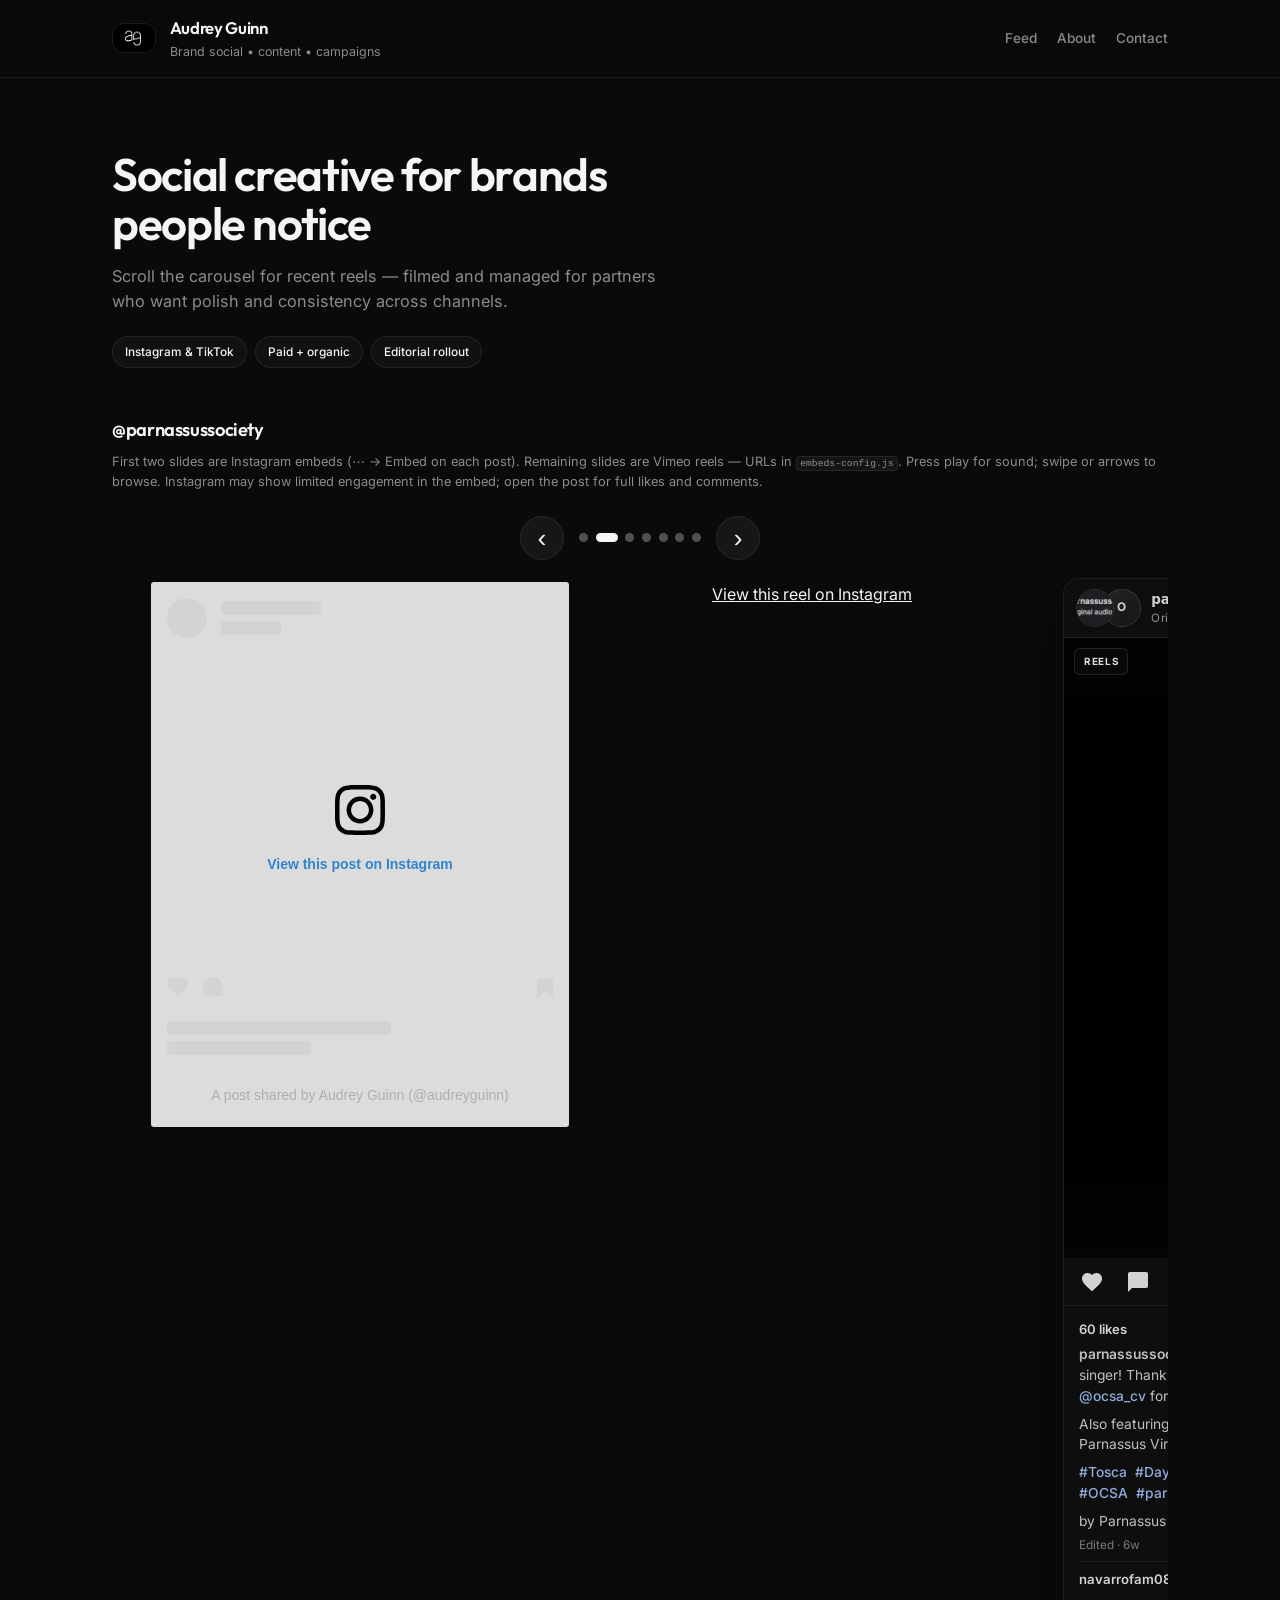
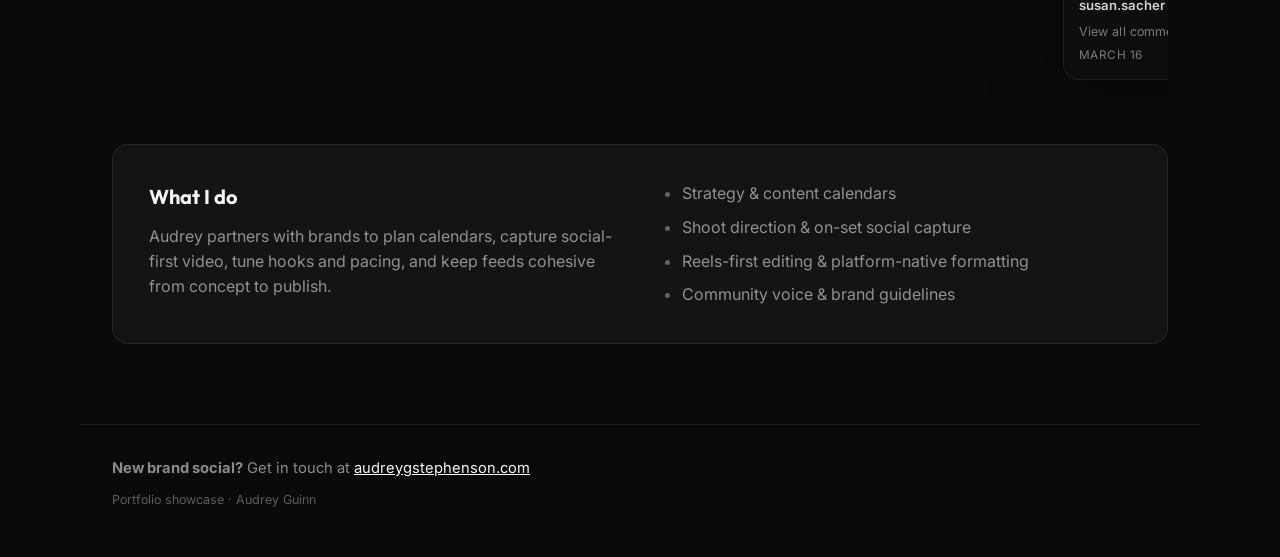
==== commit 033b7ba2: "Add second Instagram embed reel after first slide Co-authored-by: Cursor <cursoragent@cursor.com>" ====
--- a/index.html
+++ b/index.html
@@ -91,9 +91,10 @@
         <div class="section-head">
           <h2 id="feed-heading">@parnassussociety</h2>
           <p class="section-head__hint">
-            First slide is an Instagram embed (⋯ → Embed on the post). Remaining slides are Vimeo
-            reels — URLs in <code>embeds-config.js</code>. Press play for sound; swipe or arrows to
-            browse.
+            First two slides are Instagram embeds (⋯ → Embed on each post). Remaining slides are
+            Vimeo reels — URLs in <code>embeds-config.js</code>. Press play for sound; swipe or
+            arrows to browse. Instagram may show limited engagement in the embed; open the post for
+            full likes and comments.
           </p>
         </div>
 
@@ -129,7 +130,7 @@
             id="social-carousel-scroll"
             tabindex="0"
             role="region"
-            aria-label="Reel carousel: Instagram first, then Vimeo reels. Swipe or use arrows to change slides."
+            aria-label="Reel carousel: two Instagram embeds first, then Vimeo reels. Swipe or use arrows."
           >
             <div class="feed-carousel__track">
           <div class="feed-carousel__slide feed-carousel__slide--native-embed">
@@ -386,6 +387,24 @@
             </div>
           </div>
 
+          <div class="feed-carousel__slide feed-carousel__slide--native-embed">
+            <div class="native-embed">
+              <blockquote
+                class="instagram-media"
+                data-instgrm-captioned
+                data-instgrm-permalink="https://www.instagram.com/reel/DRvRt-_kkh9/?utm_source=ig_embed&amp;utm_campaign=loading"
+                data-instgrm-version="14"
+              >
+                <a
+                  href="https://www.instagram.com/reel/DRvRt-_kkh9/"
+                  target="_blank"
+                  rel="noopener noreferrer"
+                  >View this reel on Instagram</a
+                >
+              </blockquote>
+            </div>
+          </div>
+
               <div class="feed-carousel__slide">
                 <article class="ig-card" data-index="0">
             <header class="ig-card__top">
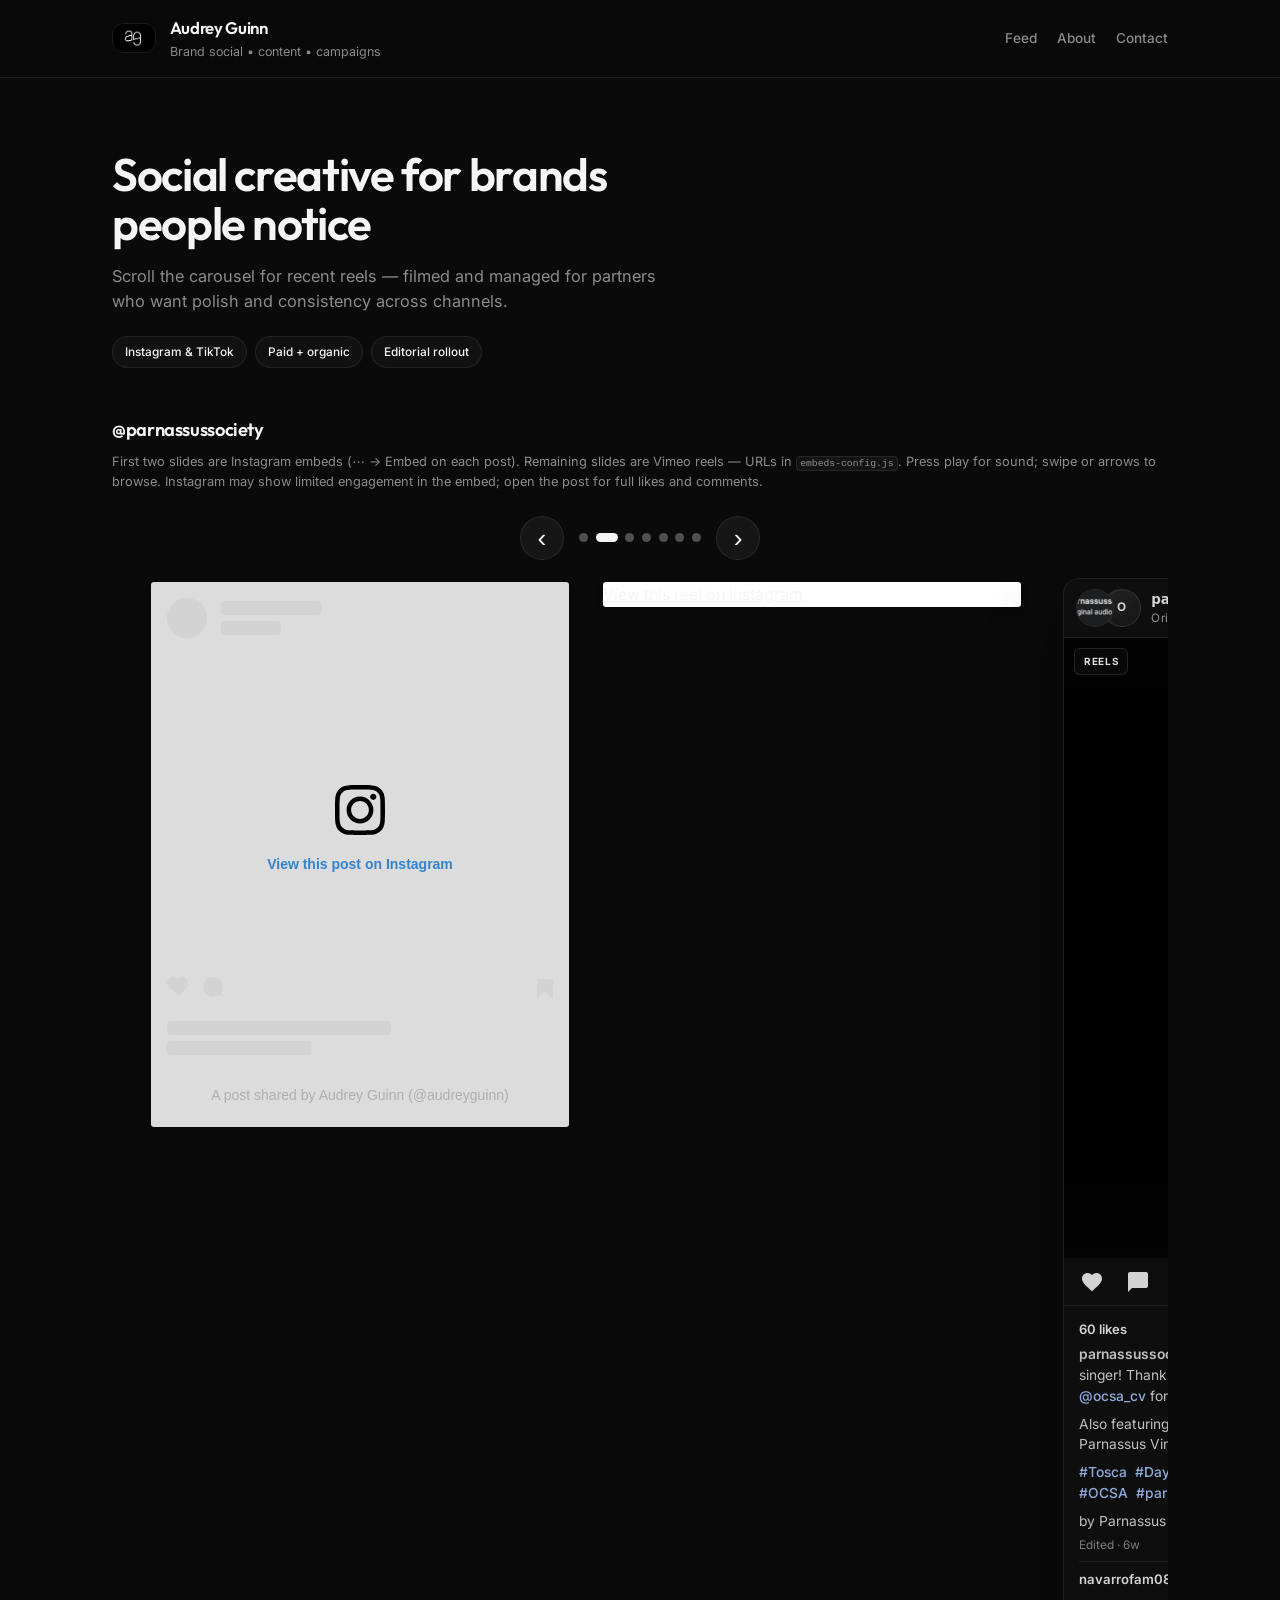
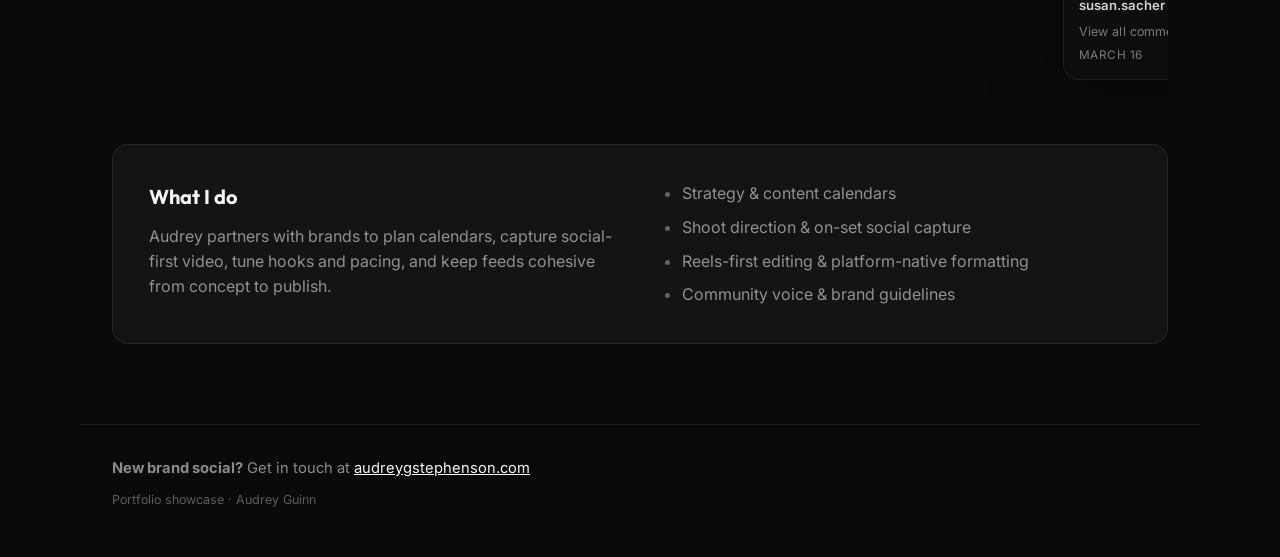
==== commit d4b7e1bd: "Align both Instagram embeds to 326–540px card width Co-authored-by: Cursor <cursoragent@cursor.com>" ====
--- a/index.html
+++ b/index.html
@@ -394,6 +394,21 @@
                 data-instgrm-captioned
                 data-instgrm-permalink="https://www.instagram.com/reel/DRvRt-_kkh9/?utm_source=ig_embed&amp;utm_campaign=loading"
                 data-instgrm-version="14"
+                style="
+                  background: #fff;
+                  border: 0;
+                  border-radius: 3px;
+                  box-shadow:
+                    0 0 1px 0 rgba(0, 0, 0, 0.5),
+                    0 1px 10px 0 rgba(0, 0, 0, 0.15);
+                  margin: 1px;
+                  max-width: 540px;
+                  min-width: 326px;
+                  padding: 0;
+                  width: 99.375%;
+                  width: -webkit-calc(100% - 2px);
+                  width: calc(100% - 2px);
+                "
               >
                 <a
                   href="https://www.instagram.com/reel/DRvRt-_kkh9/"
--- a/styles.css
+++ b/styles.css
@@ -674,10 +674,14 @@
 
 .native-embed .instagram-media {
   margin: 0 auto !important;
-  min-width: 0 !important;
-  max-width: min(540px, 100%) !important;
-}
-
+  box-sizing: border-box;
+  /* Match Instagram’s embed “card” width (same as official copy-paste snippet) */
+  max-width: 540px !important;
+  min-width: min(326px, 100%) !important;
+  width: calc(100% - 2px) !important;
+}
+
+/* Once instagram.com/embed.js injects the iframe, keep it from shrinking oddly */
 .native-embed .instagram-media iframe {
   margin: 0 auto !important;
   max-width: 100% !important;
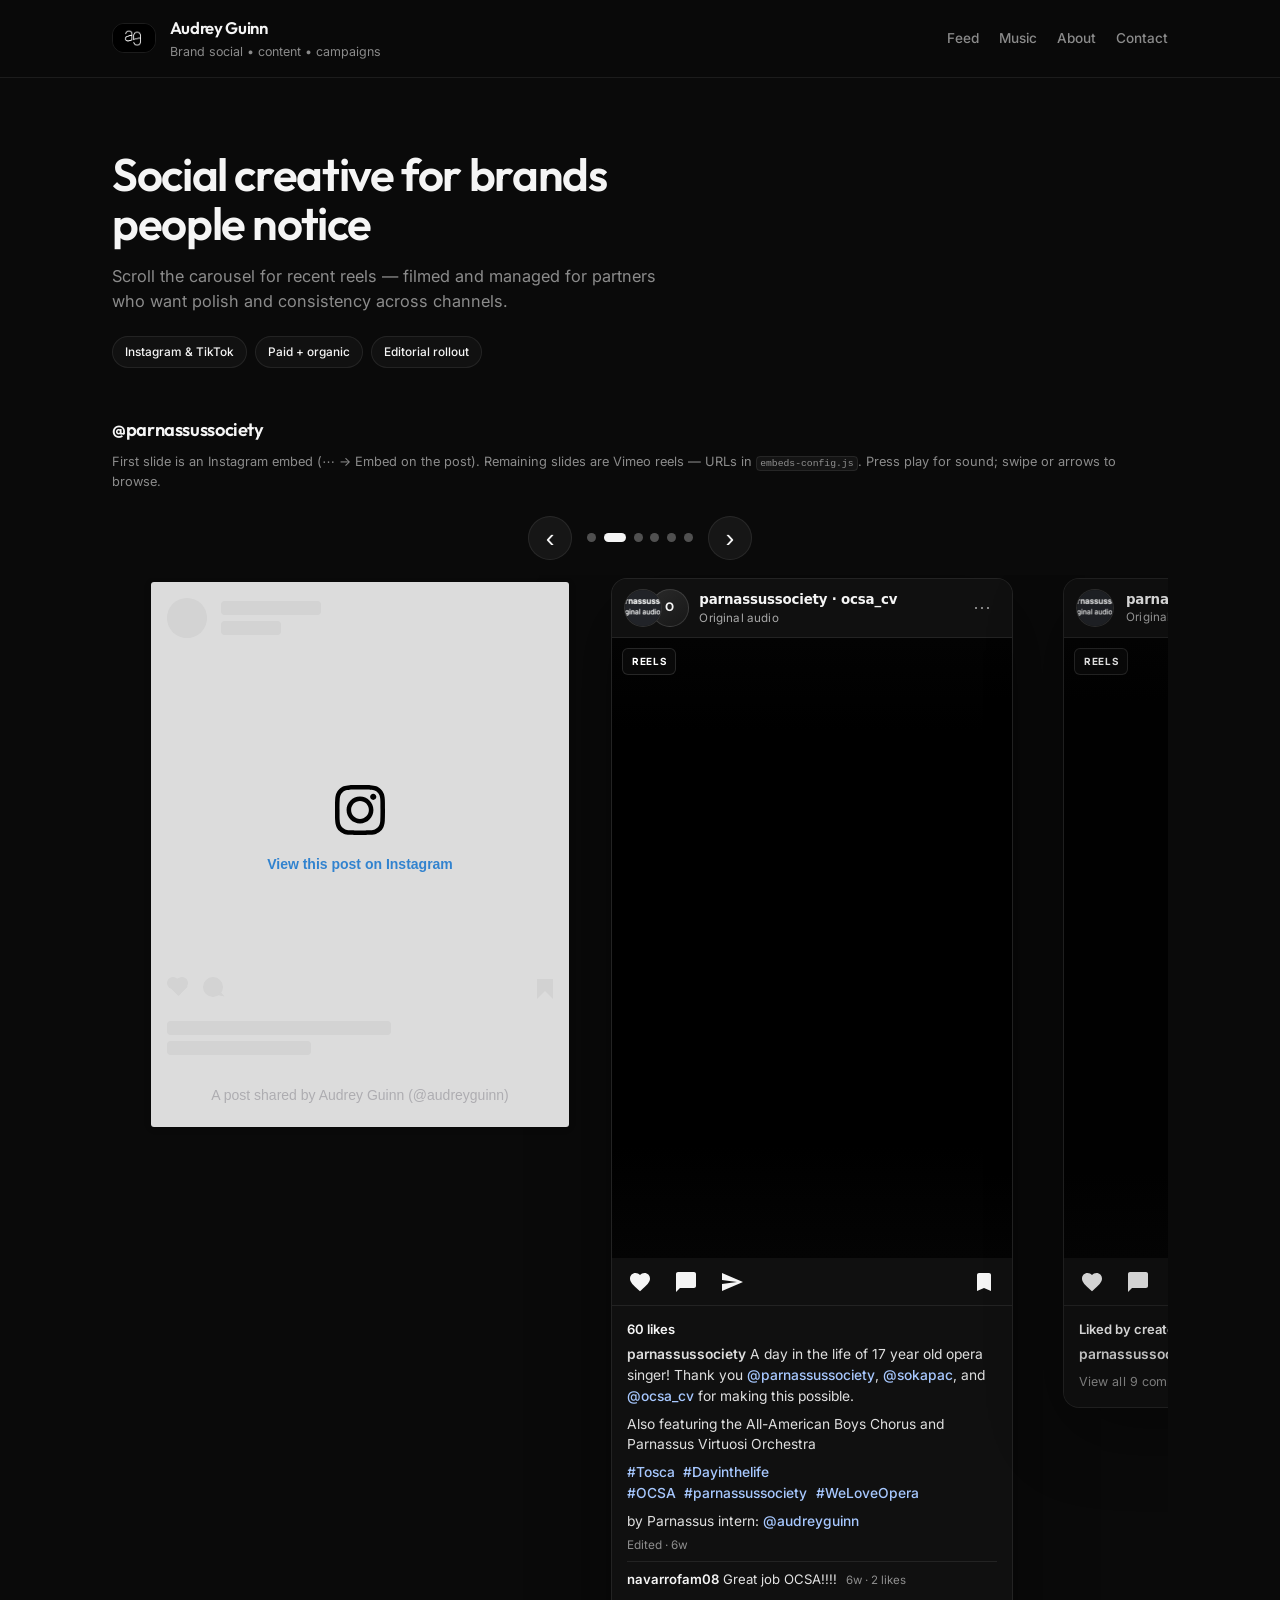
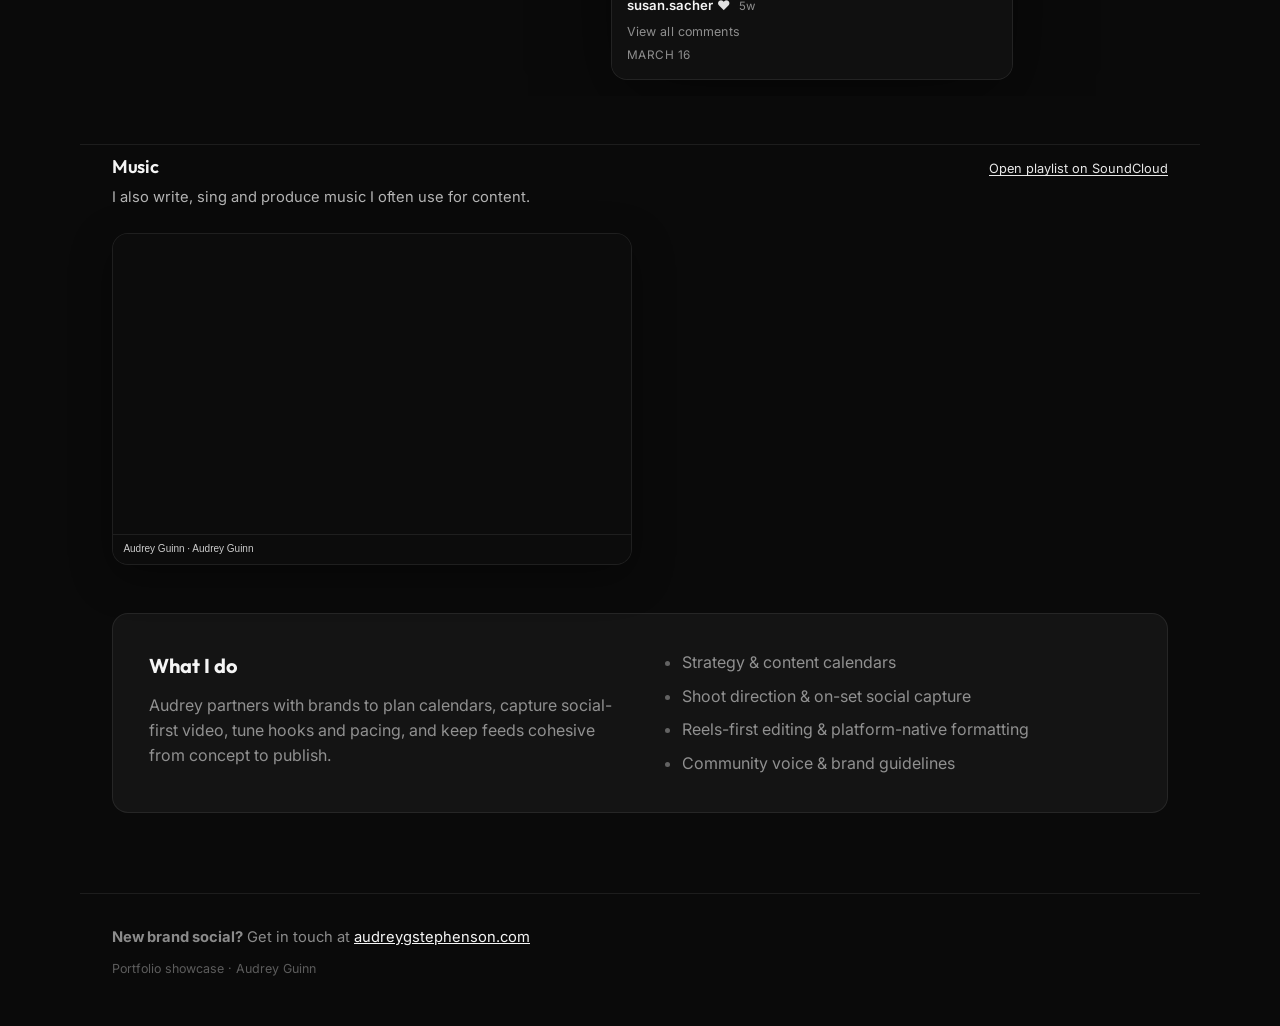
==== commit a2fc97bc: "Add Music section with SoundCloud playlist; hide second IG reel SoundCloud embed left-aligned with o" ====
--- a/index.html
+++ b/index.html
@@ -65,6 +65,7 @@
         </a>
         <nav class="site-nav" aria-label="Primary">
           <a href="#feed">Feed</a>
+          <a href="#music">Music</a>
           <a href="#about">About</a>
           <a href="#contact">Contact</a>
         </nav>
@@ -91,10 +92,9 @@
         <div class="section-head">
           <h2 id="feed-heading">@parnassussociety</h2>
           <p class="section-head__hint">
-            First two slides are Instagram embeds (⋯ → Embed on each post). Remaining slides are
-            Vimeo reels — URLs in <code>embeds-config.js</code>. Press play for sound; swipe or
-            arrows to browse. Instagram may show limited engagement in the embed; open the post for
-            full likes and comments.
+            First slide is an Instagram embed (⋯ → Embed on the post). Remaining slides are Vimeo
+            reels — URLs in <code>embeds-config.js</code>. Press play for sound; swipe or arrows to
+            browse.
           </p>
         </div>
 
@@ -130,7 +130,7 @@
             id="social-carousel-scroll"
             tabindex="0"
             role="region"
-            aria-label="Reel carousel: two Instagram embeds first, then Vimeo reels. Swipe or use arrows."
+            aria-label="Reel carousel: Instagram embed first, then Vimeo reels. Swipe or use arrows."
           >
             <div class="feed-carousel__track">
           <div class="feed-carousel__slide feed-carousel__slide--native-embed">
@@ -387,6 +387,7 @@
             </div>
           </div>
 
+          <!-- Christmas reel (DRvRt-_kkh9) — hidden for now
           <div class="feed-carousel__slide feed-carousel__slide--native-embed">
             <div class="native-embed">
               <blockquote
@@ -419,6 +420,7 @@
               </blockquote>
             </div>
           </div>
+          -->
 
               <div class="feed-carousel__slide">
                 <article class="ig-card" data-index="0">
@@ -825,6 +827,54 @@
 
       </section>
 
+      <section id="music" class="music-section" aria-labelledby="music-heading">
+        <div class="section-head music-section__head">
+          <div class="music-section__intro">
+            <h2 id="music-heading">Music</h2>
+            <p class="music-section__subhead">I also write, sing and produce music I often use for content.</p>
+          </div>
+          <p class="section-head__hint">
+            <a
+              href="https://soundcloud.com/user-148993876/sets/audrey-guinn"
+              target="_blank"
+              rel="noopener noreferrer"
+              >Open playlist on SoundCloud</a
+            >
+          </p>
+        </div>
+        <div class="music-panel">
+          <div class="music-embed">
+            <iframe
+              title="Audrey Guinn — SoundCloud playlist"
+              width="100%"
+              height="300"
+              scrolling="no"
+              frameborder="no"
+              allow="autoplay; encrypted-media"
+              loading="lazy"
+              src="https://w.soundcloud.com/player/?url=https%3A//api.soundcloud.com/playlists/soundcloud%253Aplaylists%253A2253100859&amp;color=%23000000&amp;auto_play=false&amp;hide_related=false&amp;show_comments=true&amp;show_user=true&amp;show_reposts=false&amp;show_teaser=true&amp;visual=true"
+            ></iframe>
+            <p class="music-embed__credit">
+              <a
+                href="https://soundcloud.com/user-148993876"
+                title="Audrey Guinn"
+                target="_blank"
+                rel="noopener noreferrer"
+                >Audrey Guinn</a
+              >
+              ·
+              <a
+                href="https://soundcloud.com/user-148993876/sets/audrey-guinn"
+                title="Audrey Guinn"
+                target="_blank"
+                rel="noopener noreferrer"
+                >Audrey Guinn</a
+              >
+            </p>
+          </div>
+        </div>
+      </section>
+
       <section id="about" class="about-panel" aria-labelledby="about-heading">
         <div class="about-panel__grid">
           <div>
--- a/styles.css
+++ b/styles.css
@@ -187,6 +187,90 @@
   max-width: 1120px;
   margin: 0 auto;
   padding: 1rem clamp(1.25rem, 4vw, 2rem) 3rem;
+}
+
+.music-section {
+  max-width: 1120px;
+  margin: 0 auto;
+  padding: 0.5rem clamp(1.25rem, 4vw, 2rem) 3rem;
+  border-top: 1px solid var(--border-soft);
+}
+
+.music-section__head {
+  align-items: flex-end;
+}
+
+.music-section__intro {
+  display: flex;
+  flex-direction: column;
+  gap: 0.35rem;
+}
+
+.music-section__subhead {
+  margin: 0;
+  font-size: 0.92rem;
+  line-height: 1.45;
+  color: rgba(245, 245, 245, 0.72);
+  max-width: 28rem;
+}
+
+.music-panel {
+  display: flex;
+  justify-content: flex-start;
+}
+
+.music-embed {
+  width: 100%;
+  max-width: min(520px, 100%);
+  border-radius: var(--radius-lg);
+  overflow: hidden;
+  border: 1px solid var(--border-soft);
+  background: #0c0c0c;
+  box-shadow: 0 12px 40px rgba(0, 0, 0, 0.35);
+}
+
+.music-embed iframe {
+  display: block;
+  width: 100%;
+  height: 300px;
+  border: 0;
+  background: #0c0c0c;
+}
+
+.music-embed__credit {
+  margin: 0;
+  padding: 0.45rem 0.65rem 0.55rem;
+  font-size: 10px;
+  font-weight: 100;
+  font-family: Interstate, "Lucida Grande", "Lucida Sans Unicode", "Lucida Sans",
+    Garuda, Verdana, Tahoma, sans-serif;
+  color: #ccc;
+  line-height: 1.35;
+  overflow: hidden;
+  white-space: nowrap;
+  text-overflow: ellipsis;
+  background: #0c0c0c;
+  border-top: 1px solid var(--border-soft);
+}
+
+.music-embed__credit a {
+  color: #ccc;
+  text-decoration: none;
+}
+
+.music-embed__credit a:hover {
+  color: #fff;
+  text-decoration: underline;
+}
+
+.section-head__hint a {
+  color: var(--accent);
+  text-decoration: underline;
+  text-underline-offset: 2px;
+}
+
+.section-head__hint a:hover {
+  color: #fff;
 }
 
 .section-head {
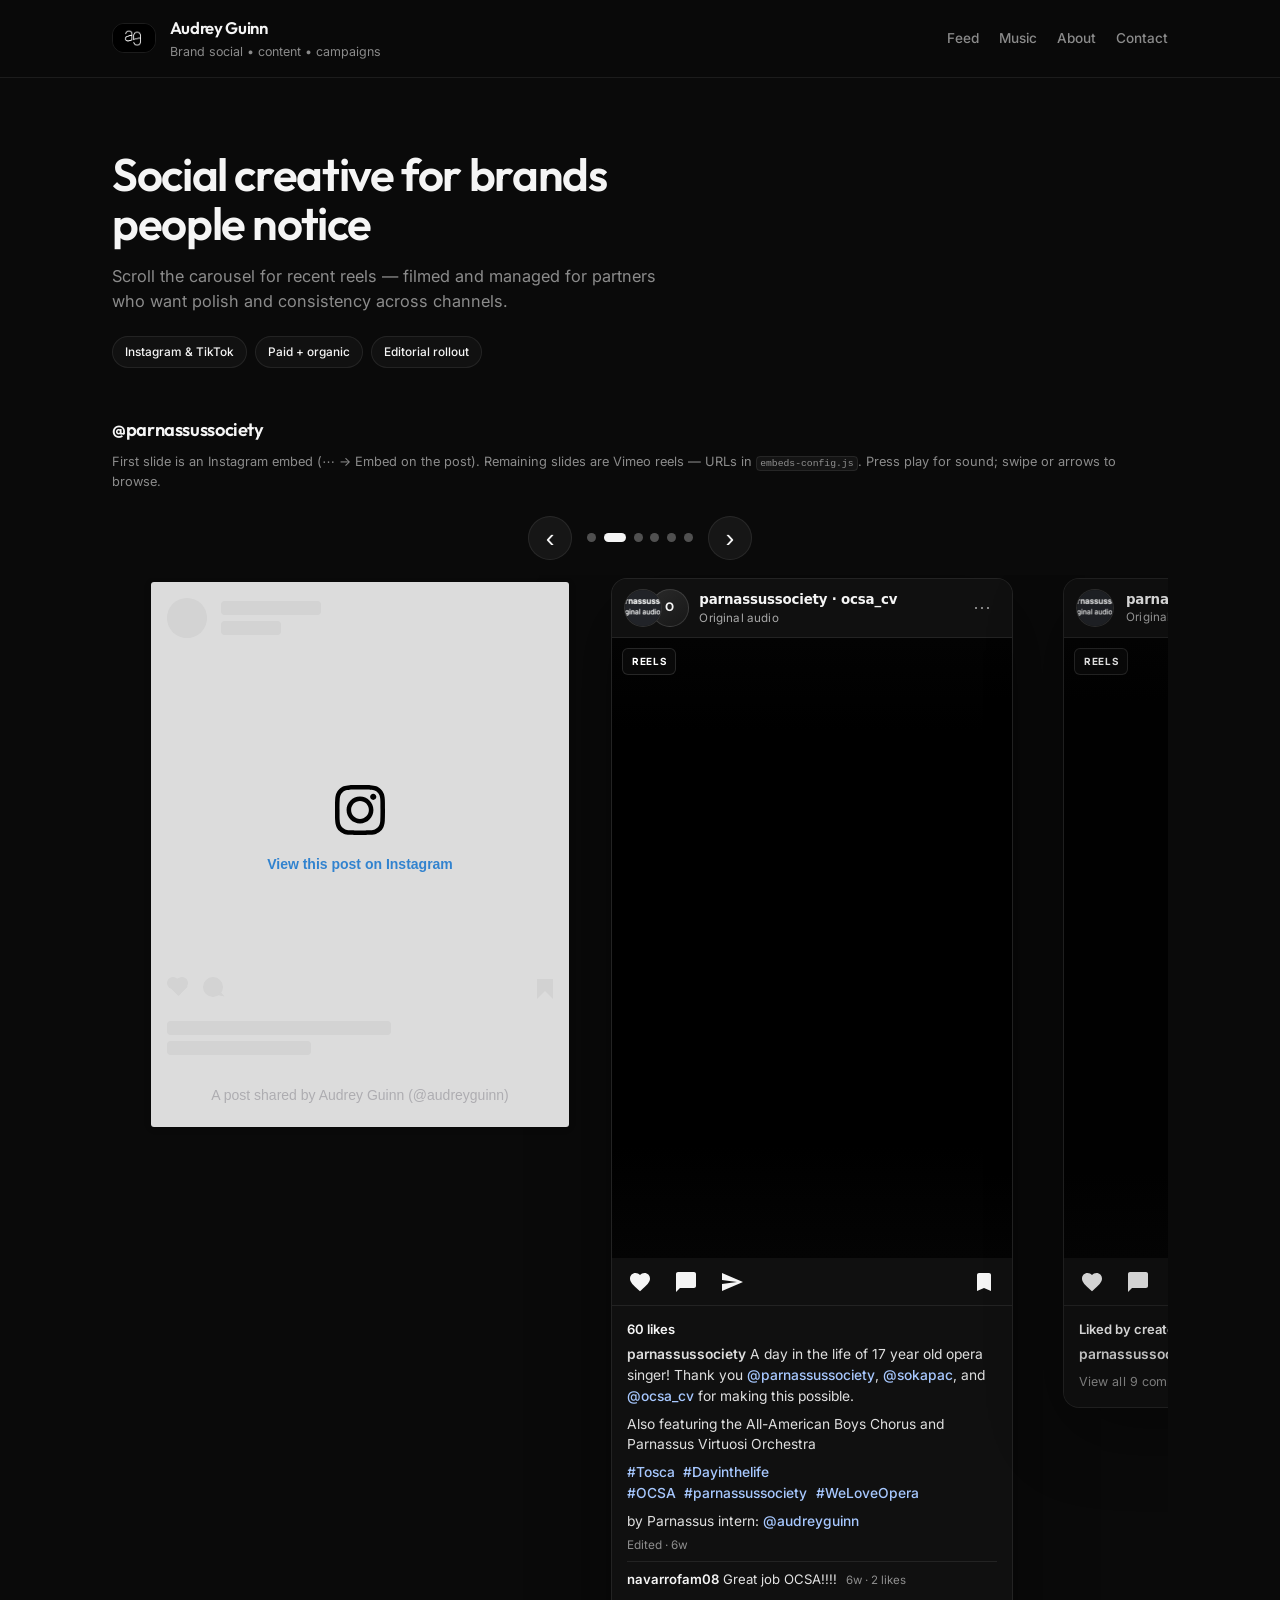
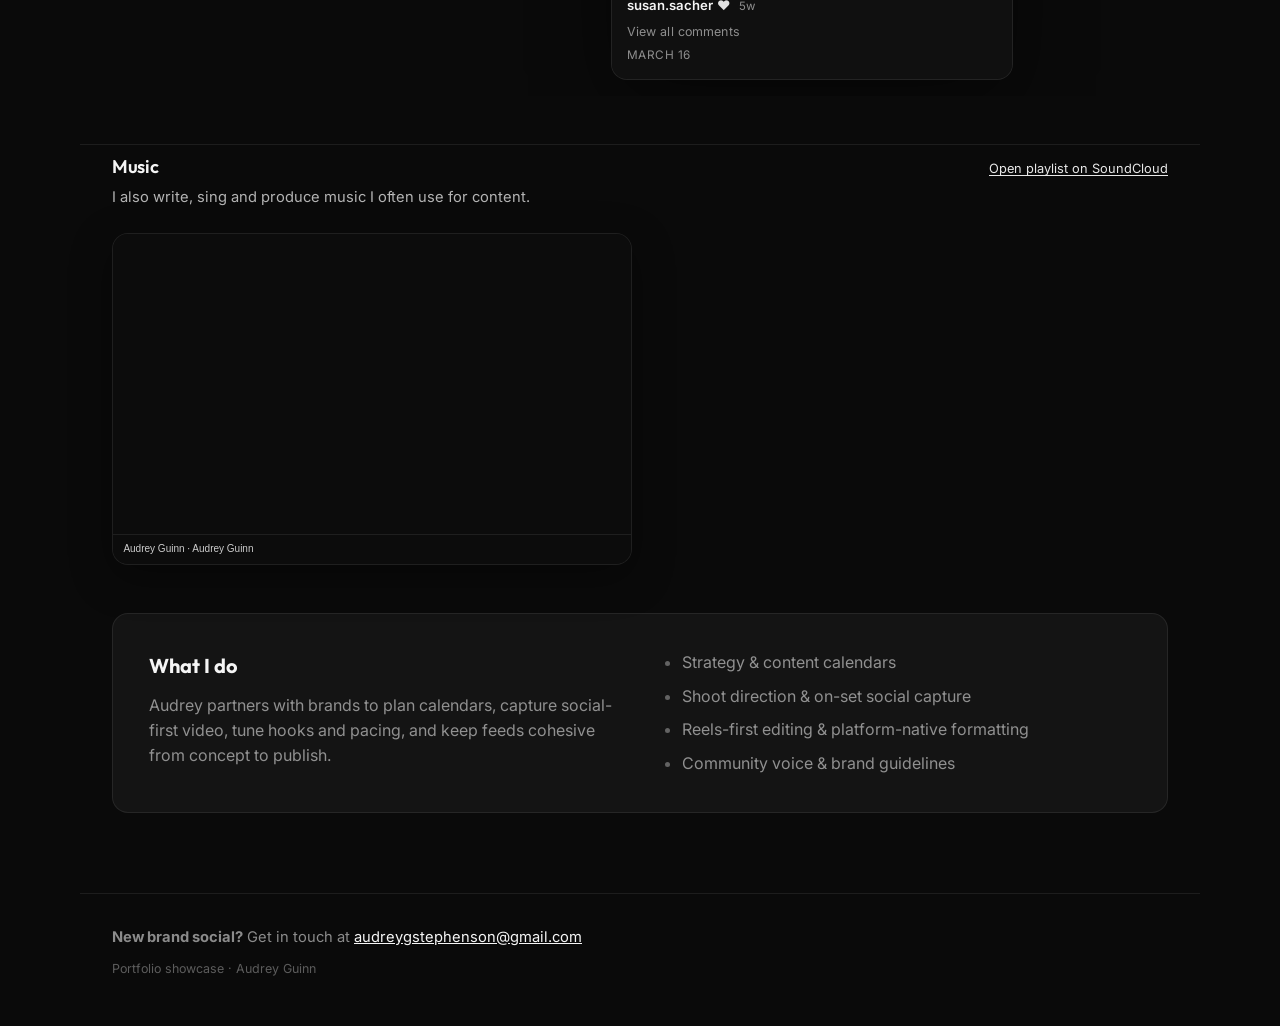
==== commit 2dd09f74: "Footer CTA: contact audreygstephenson@gmail.com Co-authored-by: Cursor <cursoragent@cursor.com>" ====
--- a/index.html
+++ b/index.html
@@ -898,7 +898,7 @@
         <p class="footer__line">
           <strong>New brand social?</strong>
           Get in touch at
-          <a href="https://audreygstephenson.com/">audreygstephenson.com</a>
+          <a href="mailto:audreygstephenson@gmail.com">audreygstephenson@gmail.com</a>
         </p>
         <p class="footer__muted">Portfolio showcase · Audrey Guinn</p>
       </footer>
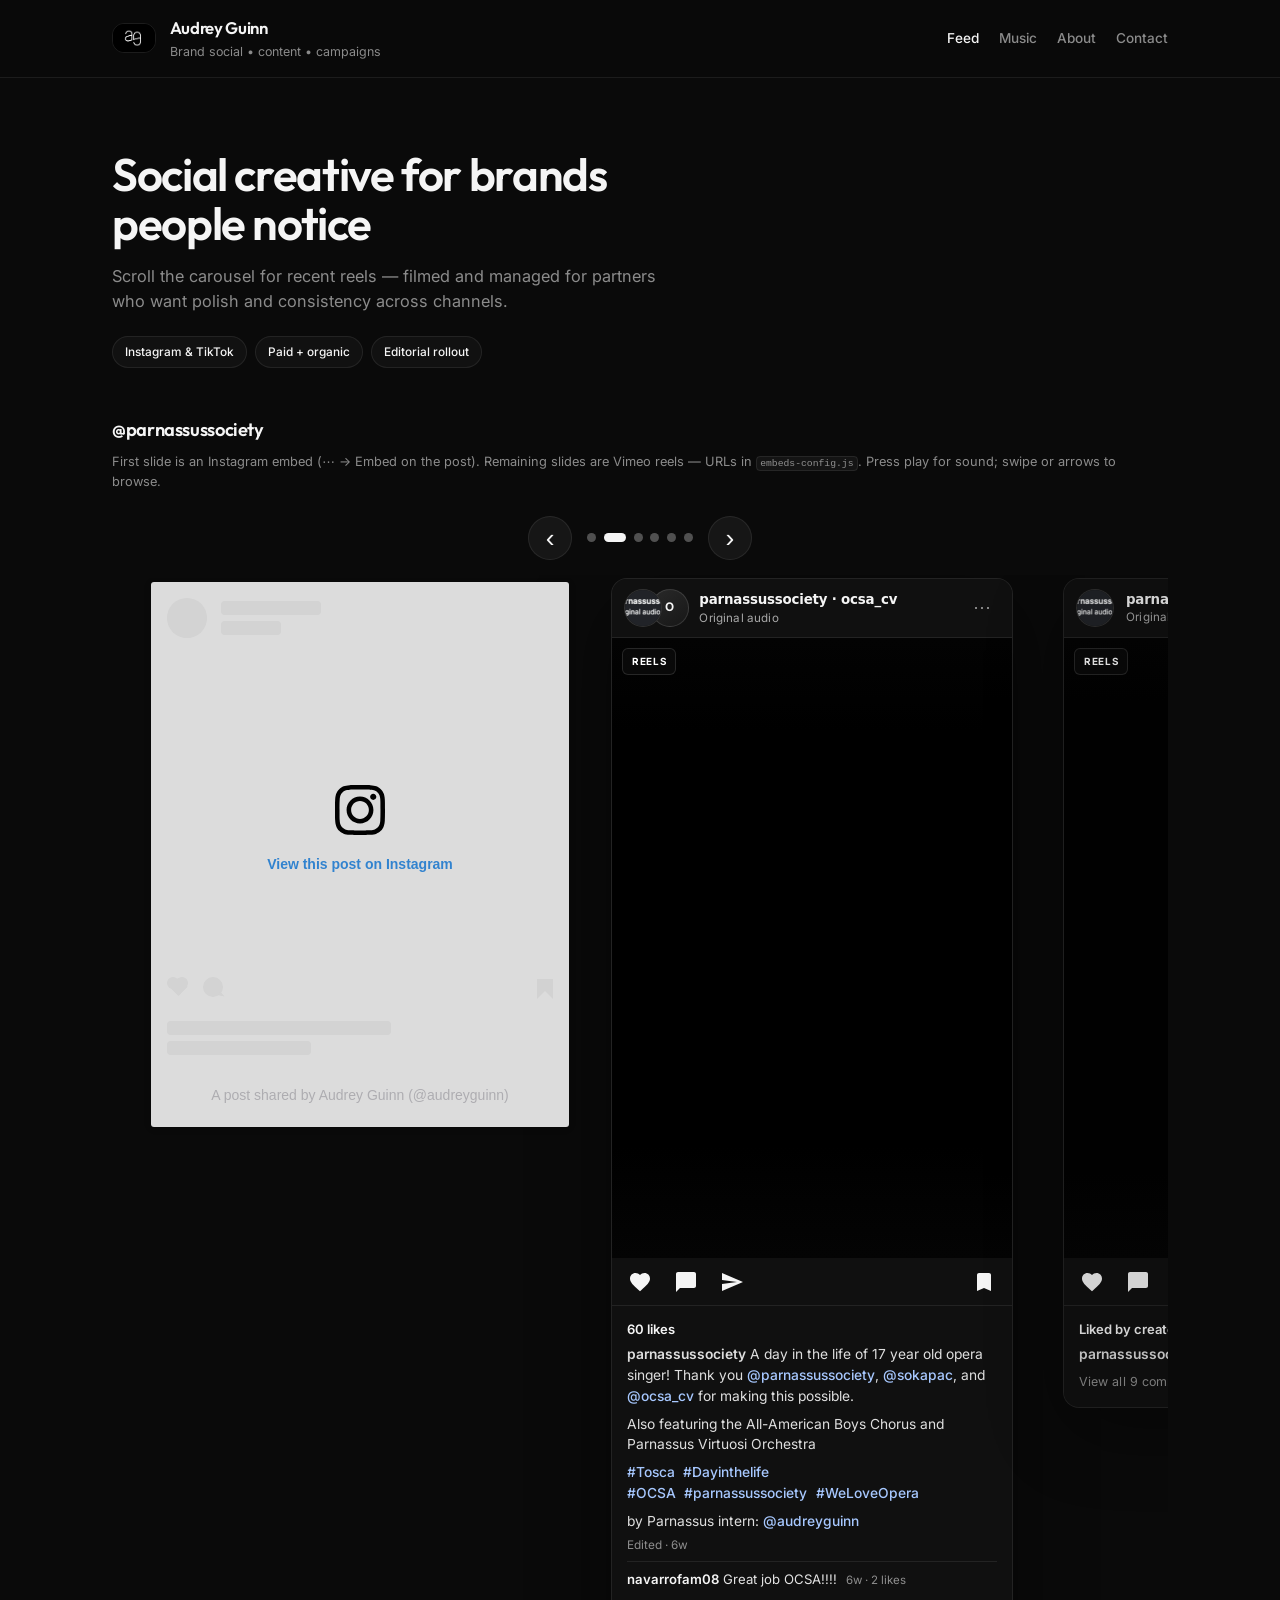
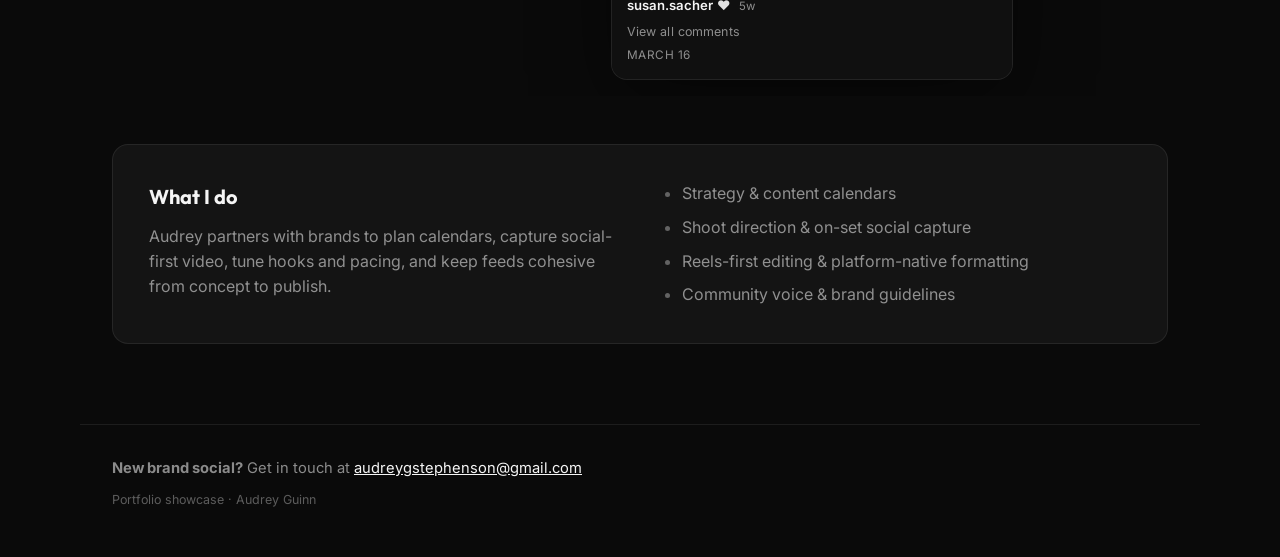
==== commit afa2425e: "Add dedicated music page with classical and indie pop sections. Split music content into music.html " ====
--- a/index.html
+++ b/index.html
@@ -50,7 +50,7 @@
     <a class="skip-link" href="#main">Skip to feed</a>
     <header class="site-header">
       <div class="site-header__inner">
-        <a class="brand" href="#">
+        <a class="brand" href="index.html">
           <img
             src="ag_logo.png"
             alt="Audrey Guinn initials mark"
@@ -64,8 +64,8 @@
           </div>
         </a>
         <nav class="site-nav" aria-label="Primary">
-          <a href="#feed">Feed</a>
-          <a href="#music">Music</a>
+          <a href="index.html#feed" aria-current="page">Feed</a>
+          <a href="music.html">Music</a>
           <a href="#about">About</a>
           <a href="#contact">Contact</a>
         </nav>
@@ -827,54 +827,6 @@
 
       </section>
 
-      <section id="music" class="music-section" aria-labelledby="music-heading">
-        <div class="section-head music-section__head">
-          <div class="music-section__intro">
-            <h2 id="music-heading">Music</h2>
-            <p class="music-section__subhead">I also write, sing and produce music I often use for content.</p>
-          </div>
-          <p class="section-head__hint">
-            <a
-              href="https://soundcloud.com/user-148993876/sets/audrey-guinn"
-              target="_blank"
-              rel="noopener noreferrer"
-              >Open playlist on SoundCloud</a
-            >
-          </p>
-        </div>
-        <div class="music-panel">
-          <div class="music-embed">
-            <iframe
-              title="Audrey Guinn — SoundCloud playlist"
-              width="100%"
-              height="300"
-              scrolling="no"
-              frameborder="no"
-              allow="autoplay; encrypted-media"
-              loading="lazy"
-              src="https://w.soundcloud.com/player/?url=https%3A//api.soundcloud.com/playlists/soundcloud%253Aplaylists%253A2253100859&amp;color=%23000000&amp;auto_play=false&amp;hide_related=false&amp;show_comments=true&amp;show_user=true&amp;show_reposts=false&amp;show_teaser=true&amp;visual=true"
-            ></iframe>
-            <p class="music-embed__credit">
-              <a
-                href="https://soundcloud.com/user-148993876"
-                title="Audrey Guinn"
-                target="_blank"
-                rel="noopener noreferrer"
-                >Audrey Guinn</a
-              >
-              ·
-              <a
-                href="https://soundcloud.com/user-148993876/sets/audrey-guinn"
-                title="Audrey Guinn"
-                target="_blank"
-                rel="noopener noreferrer"
-                >Audrey Guinn</a
-              >
-            </p>
-          </div>
-        </div>
-      </section>
-
       <section id="about" class="about-panel" aria-labelledby="about-heading">
         <div class="about-panel__grid">
           <div>
--- a/styles.css
+++ b/styles.css
@@ -143,6 +143,10 @@
   color: var(--text);
 }
 
+.site-nav a[aria-current="page"] {
+  color: var(--text);
+}
+
 .hero {
   max-width: 1120px;
   margin: 0 auto;
@@ -168,6 +172,63 @@
   font-size: 1.02rem;
 }
 
+.music-hero {
+  max-width: 1120px;
+  margin: 0 auto;
+  padding: clamp(2rem, 5vw, 3.25rem) clamp(1.25rem, 4vw, 2rem) 1.25rem;
+}
+
+.music-hero__content {
+  max-width: 560px;
+}
+
+.music-hero h1 {
+  margin: 0 0 0.75rem;
+  font-family: "Outfit", "Inter", sans-serif;
+  font-size: clamp(1.75rem, 4vw, 2.35rem);
+  font-weight: 600;
+  line-height: 1.1;
+  letter-spacing: -0.03em;
+}
+
+.music-hero__lede {
+  margin: 0 0 0.85rem;
+  color: var(--muted);
+  font-size: 1rem;
+  line-height: 1.5;
+  max-width: 28rem;
+}
+
+.music-hero__hint {
+  margin: 0;
+  font-size: 0.82rem;
+}
+
+.music-hero__hint a {
+  color: var(--accent);
+  text-decoration: underline;
+  text-underline-offset: 2px;
+}
+
+.music-hero__hint a:hover {
+  color: #fff;
+}
+
+.music-hero + .music-section {
+  border-top: 0;
+  padding-top: 0;
+}
+
+.music-section + .music-hero {
+  border-top: 1px solid var(--border-soft);
+  padding-top: clamp(2.5rem, 6vw, 3.75rem);
+}
+
+.about-panel + .music-hero {
+  border-top: 1px solid var(--border-soft);
+  padding-top: clamp(2.5rem, 6vw, 3.75rem);
+}
+
 .hero__chips {
   display: flex;
   flex-wrap: wrap;
@@ -219,9 +280,26 @@
   justify-content: flex-start;
 }
 
+.music-stack {
+  display: flex;
+  flex-direction: column;
+  gap: 1.35rem;
+  width: 100%;
+  max-width: min(640px, 100%);
+}
+
+.music-block__title {
+  margin: 0 0 0.55rem;
+  font-family: "Outfit", "Inter", sans-serif;
+  font-size: 0.92rem;
+  font-weight: 500;
+  letter-spacing: 0.02em;
+  color: rgba(245, 245, 245, 0.92);
+}
+
 .music-embed {
   width: 100%;
-  max-width: min(520px, 100%);
+  max-width: none;
   border-radius: var(--radius-lg);
   overflow: hidden;
   border: 1px solid var(--border-soft);
@@ -235,6 +313,10 @@
   height: 300px;
   border: 0;
   background: #0c0c0c;
+}
+
+.music-embed--spotify iframe {
+  height: 352px;
 }
 
 .music-embed__credit {
@@ -261,6 +343,131 @@
 .music-embed__credit a:hover {
   color: #fff;
   text-decoration: underline;
+}
+
+.stream-player-host {
+  width: 100%;
+}
+
+.stream-player {
+  width: 100%;
+  border-radius: var(--radius-lg);
+  overflow: hidden;
+  border: 1px solid var(--border-soft);
+  background: #0c0c0c;
+  box-shadow: 0 12px 40px rgba(0, 0, 0, 0.35);
+}
+
+.stream-player__heading {
+  margin: 0;
+  padding: 0.65rem 0.85rem 0.5rem;
+  font-family: "Outfit", "Inter", sans-serif;
+  font-size: 0.92rem;
+  font-weight: 500;
+  letter-spacing: 0.02em;
+  color: rgba(245, 245, 245, 0.92);
+  border-bottom: 1px solid var(--border-soft);
+  background: rgba(255, 255, 255, 0.02);
+}
+
+.stream-player__stage {
+  position: relative;
+  aspect-ratio: 16 / 9;
+  background: #000;
+}
+
+.stream-player__iframe {
+  position: absolute;
+  inset: 0;
+  width: 100%;
+  height: 100%;
+  border: 0;
+  background: #000;
+}
+
+.stream-player__tracks {
+  list-style: none;
+  margin: 0;
+  padding: 0;
+  border-top: 1px solid var(--border-soft);
+  background: #101010;
+}
+
+.stream-player__track {
+  margin: 0;
+  border-bottom: 1px solid rgba(255, 255, 255, 0.06);
+}
+
+.stream-player__track:last-child {
+  border-bottom: 0;
+}
+
+.stream-player__track-btn {
+  display: flex;
+  align-items: center;
+  gap: 0.65rem;
+  width: 100%;
+  padding: 0.72rem 0.85rem;
+  border: 0;
+  background: transparent;
+  color: rgba(245, 245, 245, 0.88);
+  font: inherit;
+  font-size: 0.84rem;
+  text-align: left;
+  cursor: pointer;
+  border-left: 3px solid transparent;
+  transition: background 0.15s ease, border-color 0.15s ease, color 0.15s ease;
+}
+
+.stream-player__track-btn:hover {
+  background: rgba(255, 255, 255, 0.04);
+  color: #fff;
+}
+
+.stream-player__track-btn.is-active {
+  background: rgba(255, 255, 255, 0.06);
+  border-left-color: var(--accent);
+  color: #fff;
+}
+
+.stream-player__track-btn:focus-visible {
+  outline: 2px solid var(--accent);
+  outline-offset: -2px;
+}
+
+.stream-player__track-icon {
+  flex-shrink: 0;
+  width: 1.25rem;
+  font-size: 0.62rem;
+  color: rgba(245, 245, 245, 0.45);
+  text-align: center;
+}
+
+.stream-player__track-btn.is-active .stream-player__track-icon {
+  color: var(--accent);
+}
+
+.stream-player__track-label {
+  line-height: 1.35;
+}
+
+.stream-player__foot {
+  margin: 0;
+  padding: 0.5rem 0.85rem 0.6rem;
+  font-size: 0.76rem;
+  color: var(--muted);
+  border-top: 1px solid var(--border-soft);
+  background: #0a0a0a;
+}
+
+.stream-player__foot a {
+  color: var(--accent);
+  text-decoration: underline;
+  text-underline-offset: 2px;
+}
+
+.stream-player__foot a:hover {
+  color: #fff;
 }
 
 .section-head__hint a {
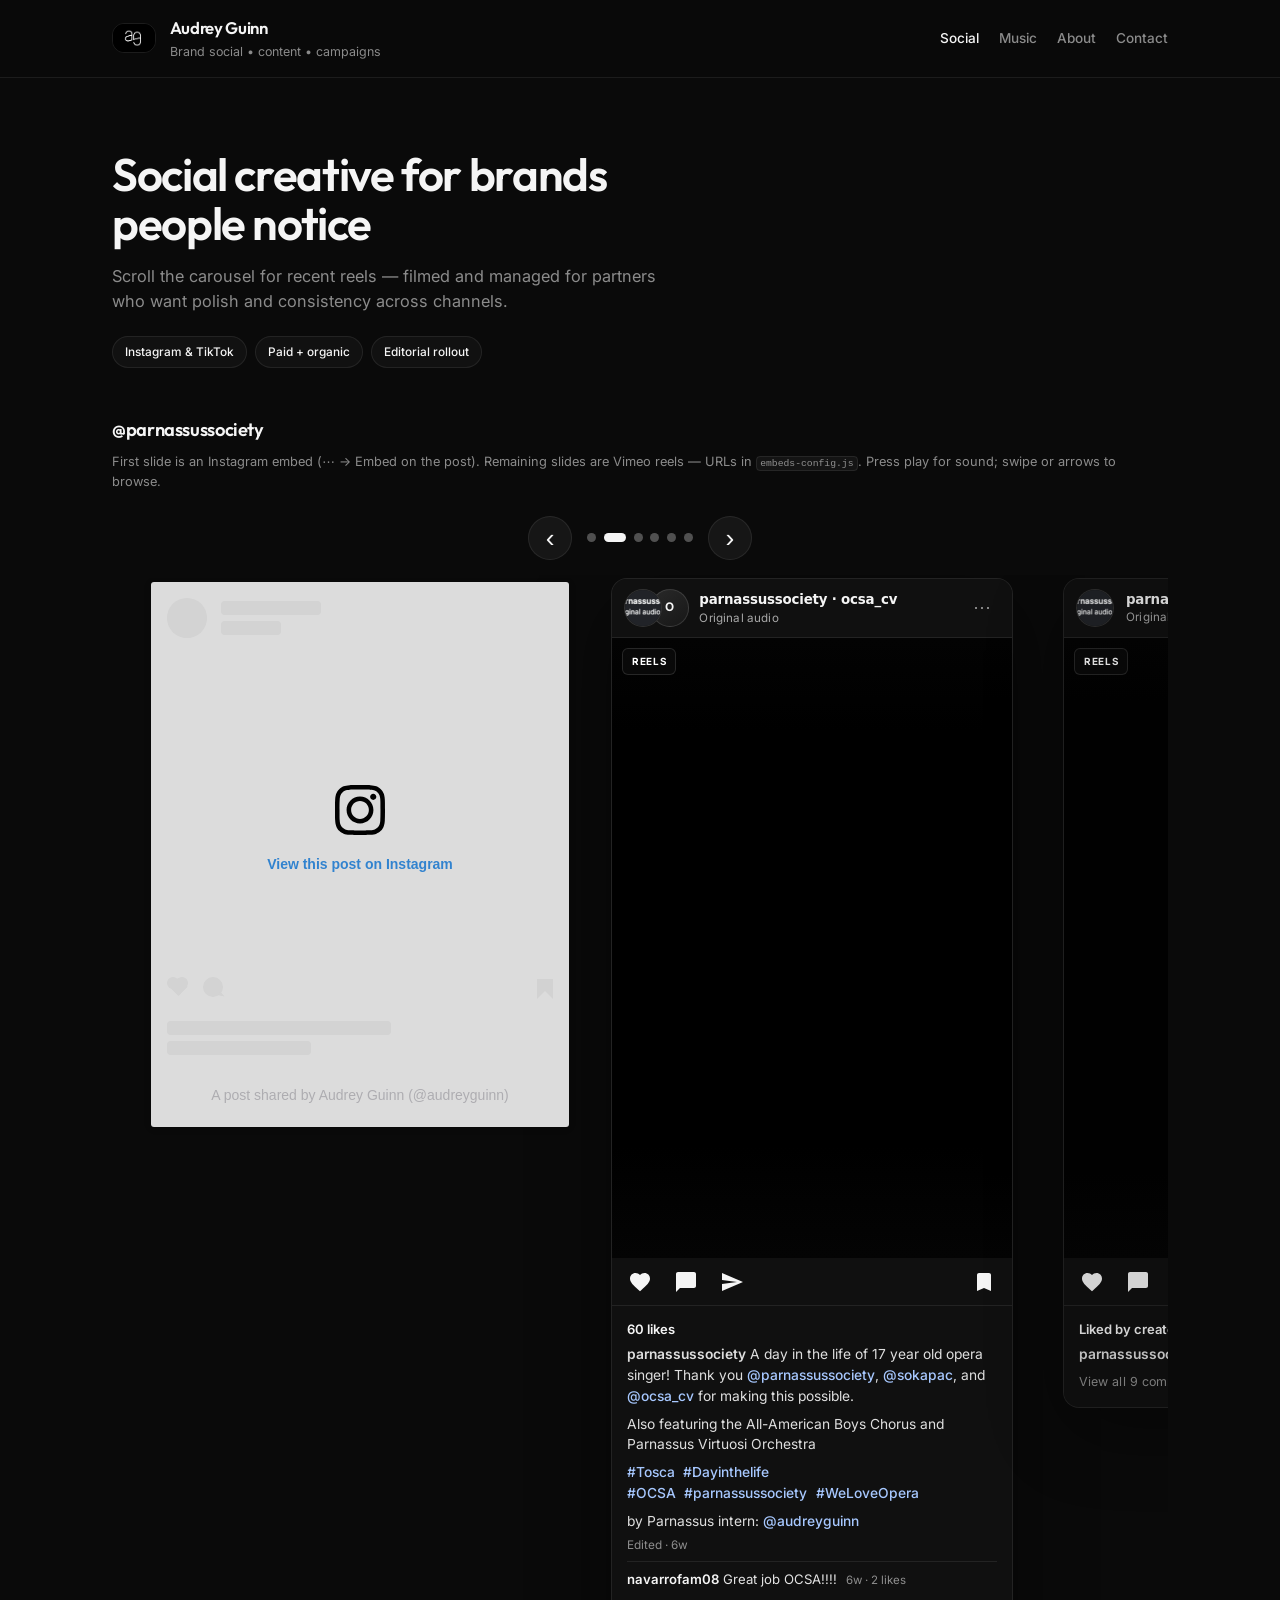
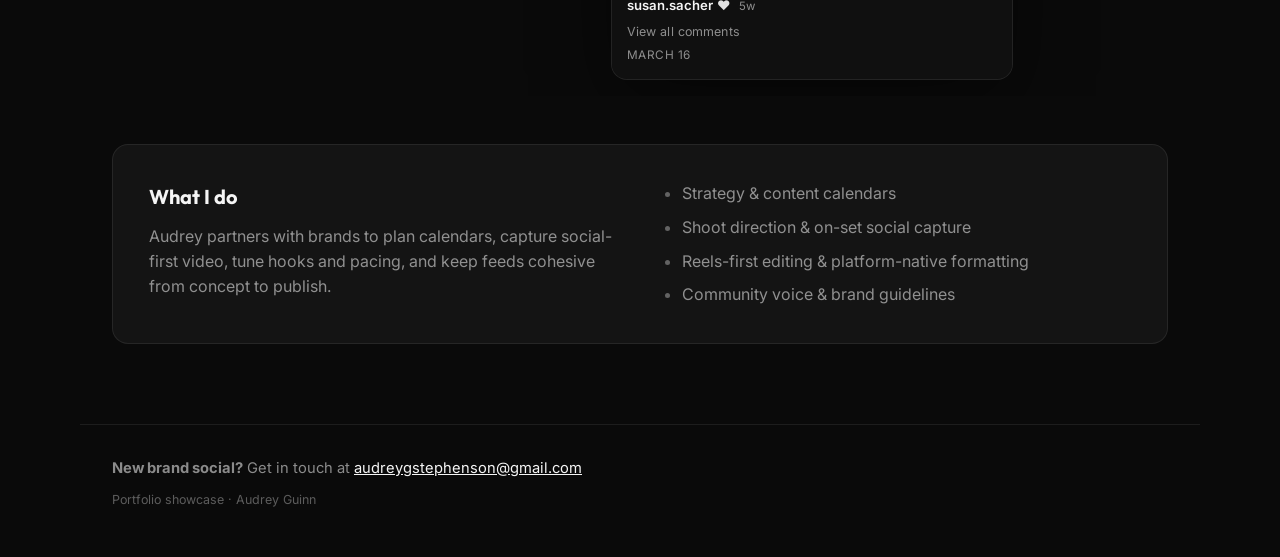
==== commit d47bb2ea: "Rename Feed nav to Social and reorder Elementary School Album. Move the Spotify embed below Performa" ====
--- a/index.html
+++ b/index.html
@@ -64,7 +64,7 @@
           </div>
         </a>
         <nav class="site-nav" aria-label="Primary">
-          <a href="index.html#feed" aria-current="page">Feed</a>
+          <a href="index.html#feed" aria-current="page">Social</a>
           <a href="music.html">Music</a>
           <a href="#about">About</a>
           <a href="#contact">Contact</a>
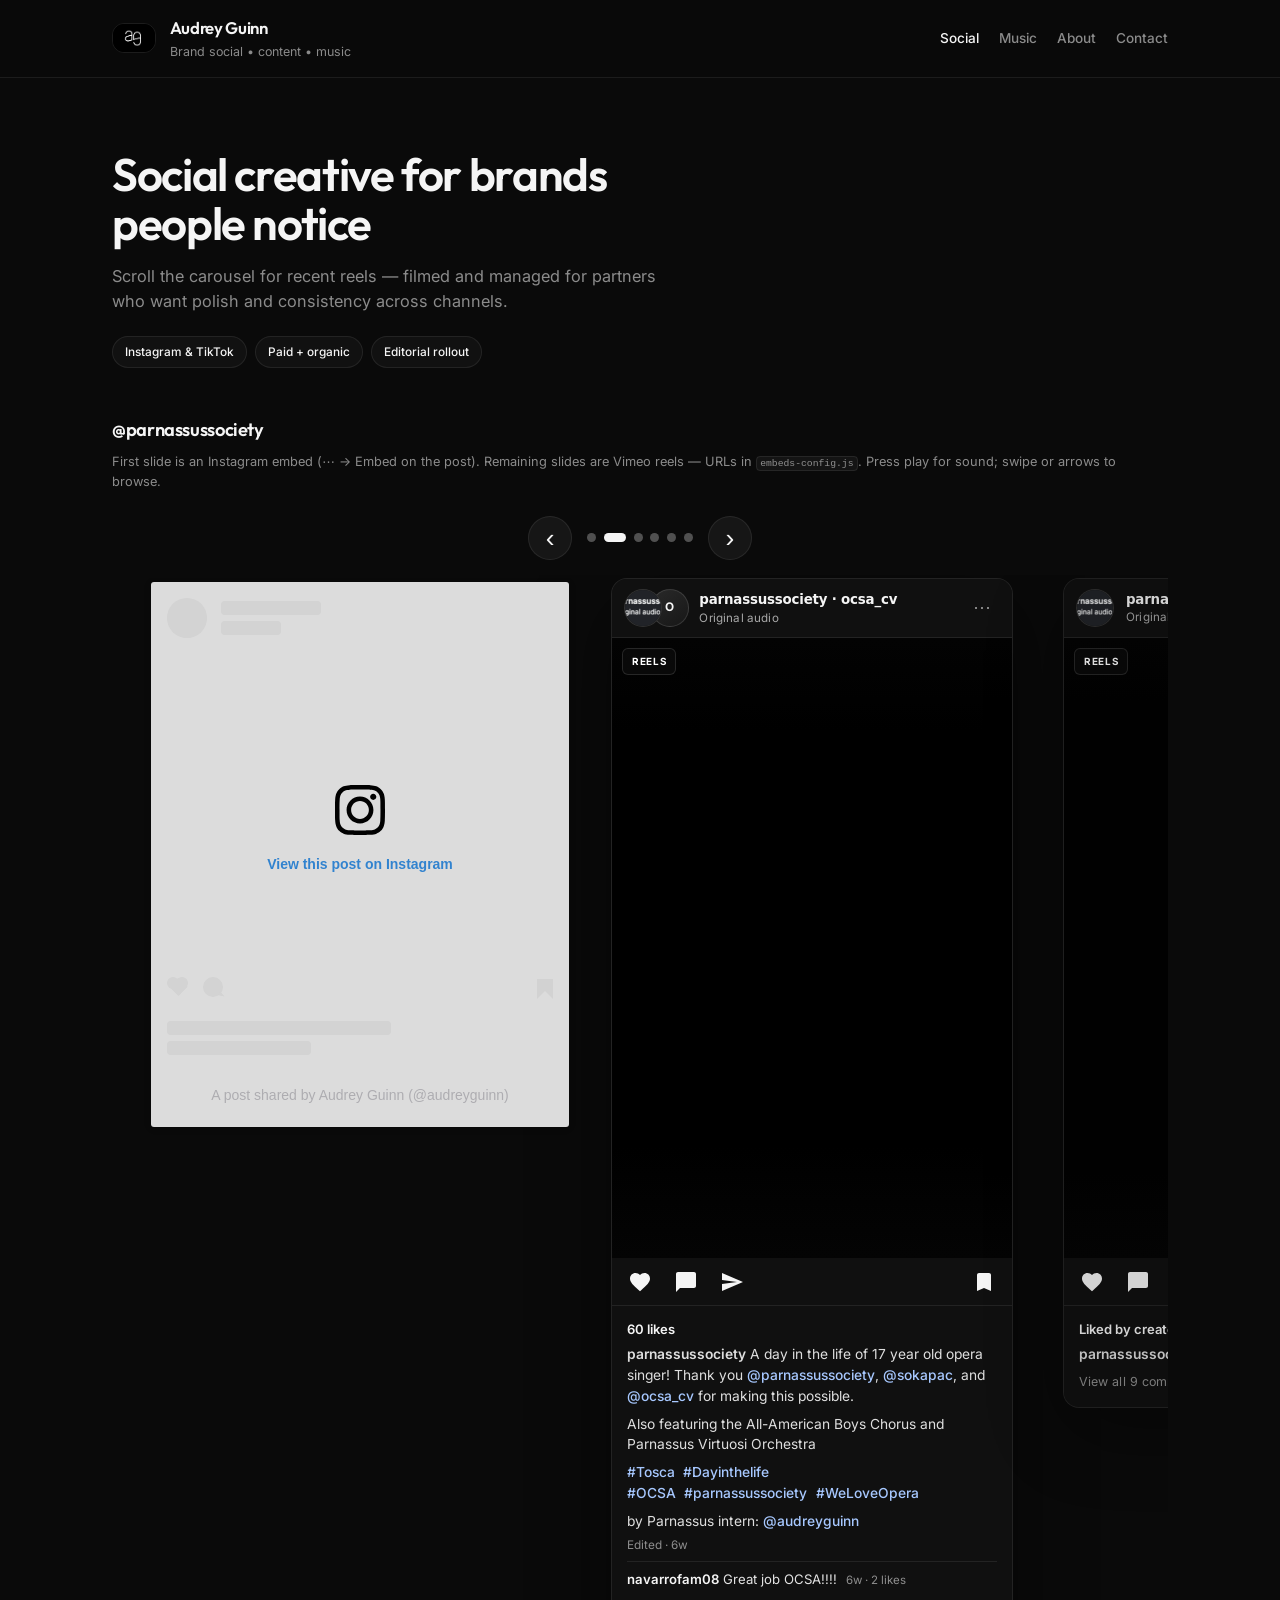
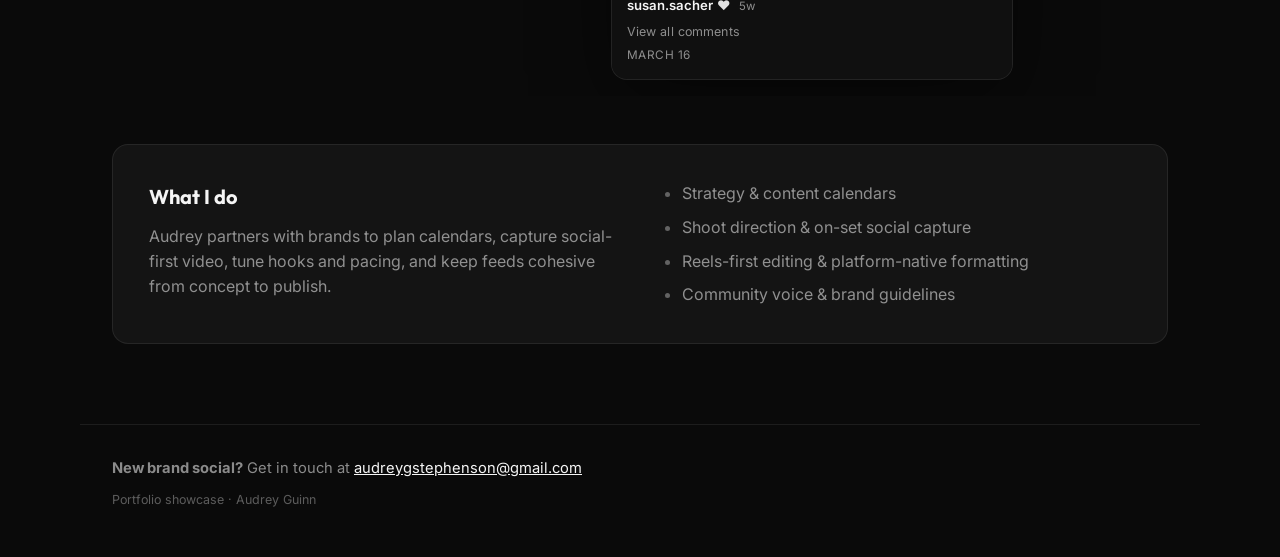
==== commit 7eb2222c: "Move Classical Voice to end of music page and update brand tagline. Reorder the music page so Indie " ====
--- a/index.html
+++ b/index.html
@@ -60,7 +60,7 @@
           />
           <div class="brand__text">
             <span class="brand__name">Audrey Guinn</span>
-            <span class="brand__role">Brand social • content • campaigns</span>
+            <span class="brand__role">Brand social • content • music</span>
           </div>
         </a>
         <nav class="site-nav" aria-label="Primary">
